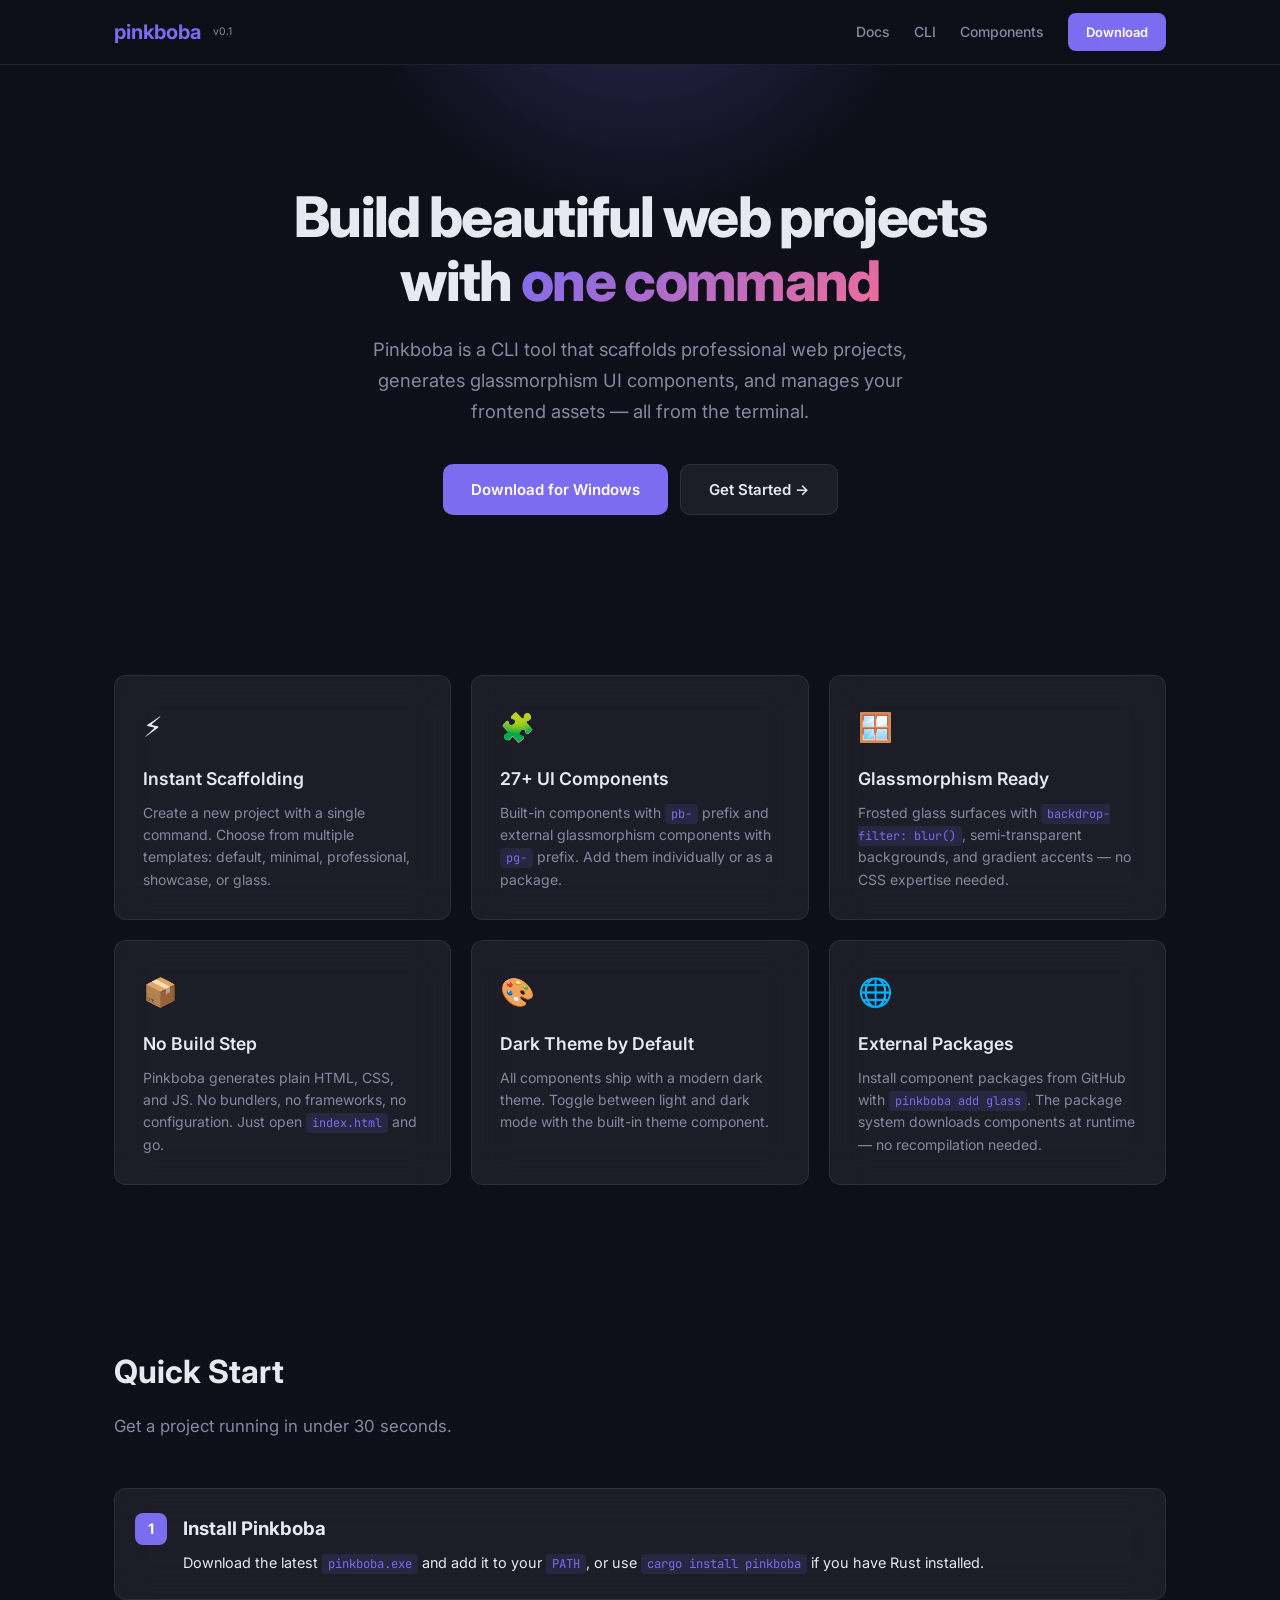
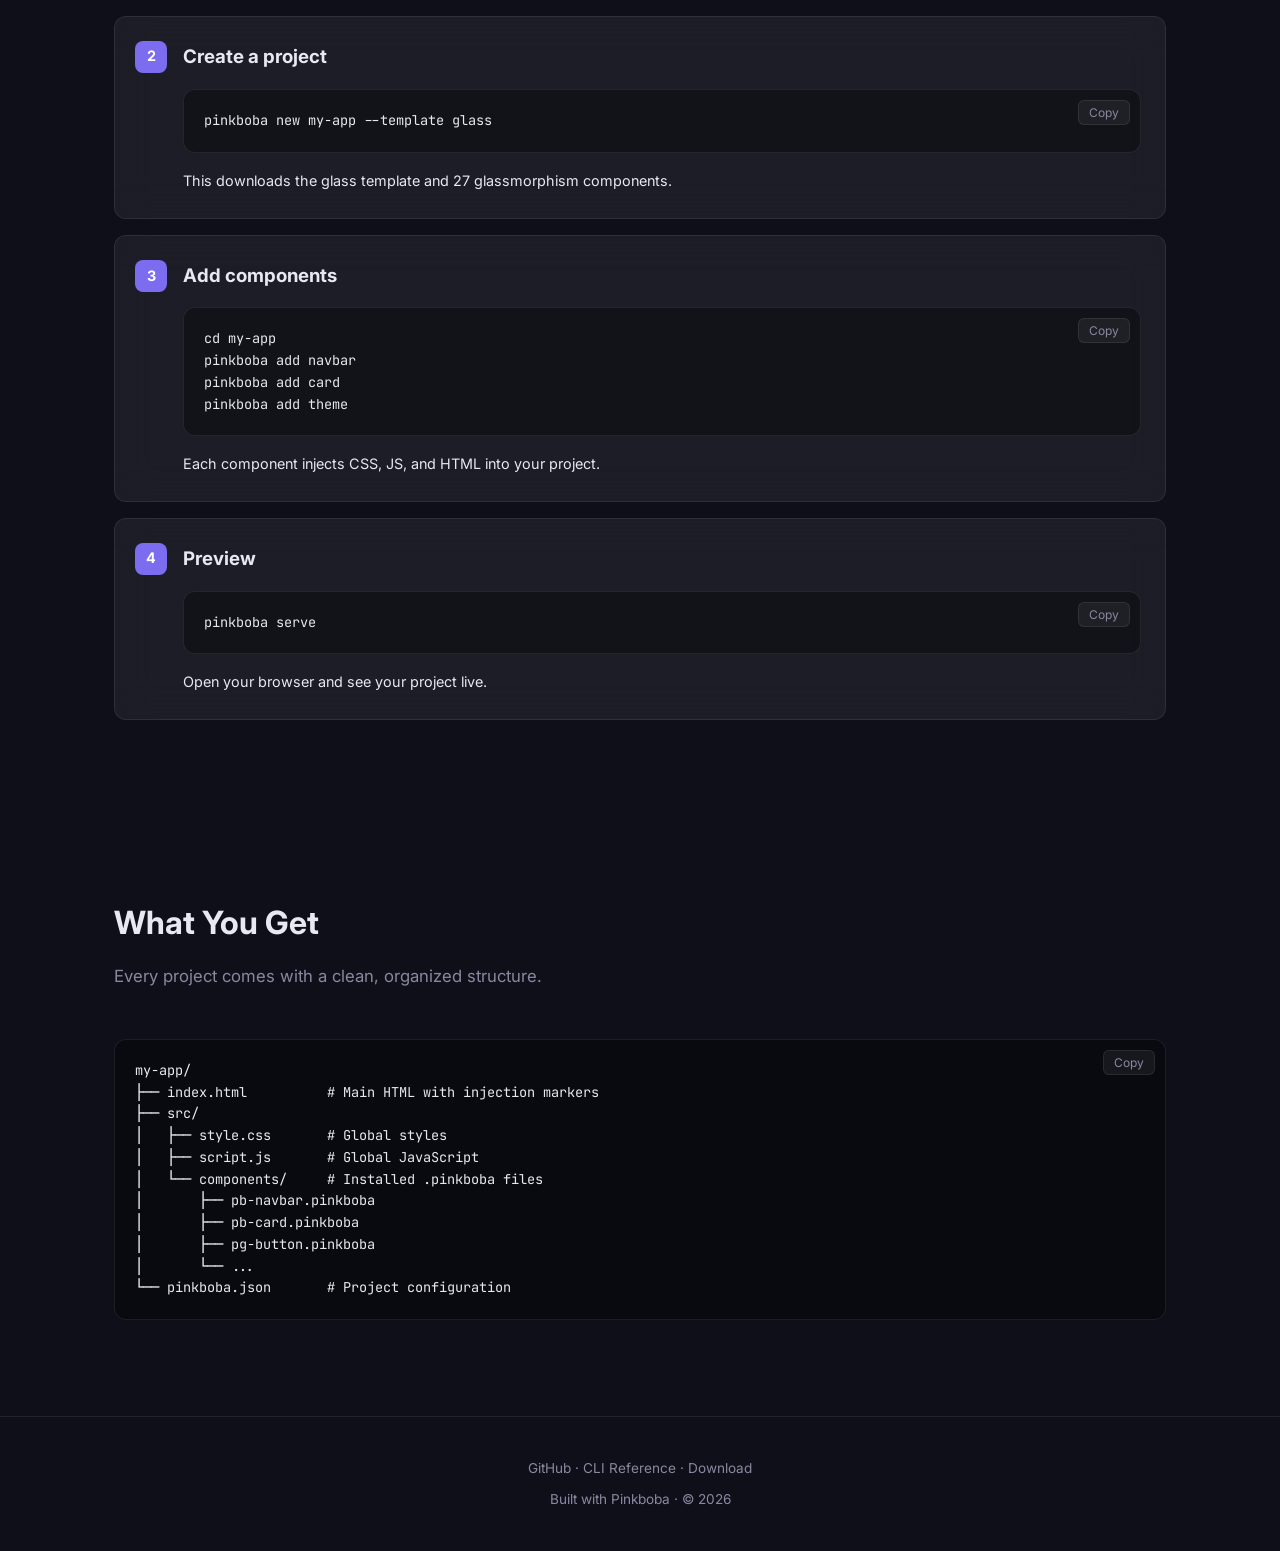
==== index.html @ 7f63d527 "Initial commit: Pinkboba website — landing page, docs, CLI reference, download page" ====
<!DOCTYPE html>
<html lang="en">
<head>
  <meta charset="UTF-8">
  <meta name="viewport" content="width=device-width, initial-scale=1.0">
  <title>Pinkboba — Build beautiful web projects instantly</title>
  <meta name="description" content="Pinkboba is a CLI package manager for professional web projects. Generate components, templates, and glassmorphism UI in seconds.">
  <link rel="preconnect" href="https://fonts.googleapis.com">
  <link rel="preconnect" href="https://fonts.gstatic.com" crossorigin>
  <link href="https://fonts.googleapis.com/css2?family=Inter:wght@400;500;600;700;800&family=JetBrains+Mono:wght@400;500&display=swap" rel="stylesheet">
  <link rel="stylesheet" href="css/style.css">
  <link rel="icon" href="data:image/svg+xml,<svg xmlns=%22http://www.w3.org/2000/svg%22 viewBox=%220 0 100 100%22><text y=%22.9em%22 font-size=%2290%22>🌸</text></svg>">
</head>
<body>
  <nav>
    <div class="container">
      <a href="/" class="logo"><span>pinkboba</span><small>v0.1</small></a>
      <div class="nav-links">
        <a href="docs/getting-started.html">Docs</a>
        <a href="docs/cli.html">CLI</a>
        <a href="docs/components.html">Components</a>
        <a href="download/" class="btn-nav">Download</a>
      </div>
    </div>
  </nav>

  <section class="hero">
    <div class="container">
      <h1>Build beautiful web projects<br>with <span class="highlight">one command</span></h1>
      <p>Pinkboba is a CLI tool that scaffolds professional web projects, generates glassmorphism UI components, and manages your frontend assets — all from the terminal.</p>
      <div class="buttons">
        <a href="download/" class="btn btn-primary">Download for Windows</a>
        <a href="docs/getting-started.html" class="btn btn-ghost">Get Started →</a>
      </div>
    </div>
  </section>

  <section class="section">
    <div class="container">
      <div class="features">
        <div class="glass feature-card">
          <div class="icon">⚡</div>
          <h3>Instant Scaffolding</h3>
          <p>Create a new project with a single command. Choose from multiple templates: default, minimal, professional, showcase, or glass.</p>
        </div>
        <div class="glass feature-card">
          <div class="icon">🧩</div>
          <h3>27+ UI Components</h3>
          <p>Built-in components with <code>pb-</code> prefix and external glassmorphism components with <code>pg-</code> prefix. Add them individually or as a package.</p>
        </div>
        <div class="glass feature-card">
          <div class="icon">🪟</div>
          <h3>Glassmorphism Ready</h3>
          <p>Frosted glass surfaces with <code>backdrop-filter: blur()</code>, semi-transparent backgrounds, and gradient accents — no CSS expertise needed.</p>
        </div>
        <div class="glass feature-card">
          <div class="icon">📦</div>
          <h3>No Build Step</h3>
          <p>Pinkboba generates plain HTML, CSS, and JS. No bundlers, no frameworks, no configuration. Just open <code>index.html</code> and go.</p>
        </div>
        <div class="glass feature-card">
          <div class="icon">🎨</div>
          <h3>Dark Theme by Default</h3>
          <p>All components ship with a modern dark theme. Toggle between light and dark mode with the built-in theme component.</p>
        </div>
        <div class="glass feature-card">
          <div class="icon">🌐</div>
          <h3>External Packages</h3>
          <p>Install component packages from GitHub with <code>pinkboba add glass</code>. The package system downloads components at runtime — no recompilation needed.</p>
        </div>
      </div>
    </div>
  </section>

  <section class="section">
    <div class="container">
      <h2 class="section-title">Quick Start</h2>
      <p class="section-sub">Get a project running in under 30 seconds.</p>
      <div class="steps">
        <div class="glass step">
          <h3>Install Pinkboba</h3>
          <p>Download the latest <code>pinkboba.exe</code> and add it to your <code>PATH</code>, or use <code>cargo install pinkboba</code> if you have Rust installed.</p>
        </div>
        <div class="glass step">
          <h3>Create a project</h3>
          <pre><code>pinkboba new my-app --template glass</code></pre>
          <p>This downloads the glass template and 27 glassmorphism components.</p>
        </div>
        <div class="glass step">
          <h3>Add components</h3>
          <pre><code>cd my-app
pinkboba add navbar
pinkboba add card
pinkboba add theme</code></pre>
          <p>Each component injects CSS, JS, and HTML into your project.</p>
        </div>
        <div class="glass step">
          <h3>Preview</h3>
          <pre><code>pinkboba serve</code></pre>
          <p>Open your browser and see your project live.</p>
        </div>
      </div>
    </div>
  </section>

  <section class="section">
    <div class="container">
      <h2 class="section-title">What You Get</h2>
      <p class="section-sub">Every project comes with a clean, organized structure.</p>
      <pre><code>my-app/
├── index.html          # Main HTML with injection markers
├── src/
│   ├── style.css       # Global styles
│   ├── script.js       # Global JavaScript
│   └── components/     # Installed .pinkboba files
│       ├── pb-navbar.pinkboba
│       ├── pb-card.pinkboba
│       ├── pg-button.pinkboba
│       └── ...
└── pinkboba.json       # Project configuration</code></pre>
    </div>
  </section>

  <footer>
    <div class="container">
      <p><a href="https://github.com/zulsyam23-dot/pinkboba">GitHub</a> &middot; <a href="docs/cli.html">CLI Reference</a> &middot; <a href="download/">Download</a></p>
      <p style="margin-top:8px">Built with Pinkboba &middot; &copy; 2026</p>
    </div>
  </footer>

  <script src="js/main.js"></script>
</body>
</html>
---- css/style.css ----
:root {
  --pg-bg: #0f0f1a;
  --pg-surface: rgba(255,255,255,0.06);
  --pg-surface-hover: rgba(255,255,255,0.10);
  --pg-border: rgba(255,255,255,0.08);
  --pg-text: #e8e8f0;
  --pg-text-muted: #8888a0;
  --pg-primary: #7c6cf0;
  --pg-primary-glow: rgba(124,108,240,0.3);
  --pg-accent: #f06c9a;
  --pg-success: #4ade80;
  --pg-warning: #fbbf24;
  --pg-radius: 12px;
  --pg-blur: 20px;
  --pg-font: 'Inter', -apple-system, BlinkMacSystemFont, 'Segoe UI', system-ui, sans-serif;
  --pg-mono: 'JetBrains Mono', 'Fira Code', 'Cascadia Code', monospace;
}

* {
  margin: 0;
  padding: 0;
  box-sizing: border-box;
}

html {
  scroll-behavior: smooth;
}

body {
  font-family: var(--pg-font);
  background: var(--pg-bg);
  color: var(--pg-text);
  line-height: 1.7;
  min-height: 100vh;
}

::selection {
  background: var(--pg-primary);
  color: #fff;
}

a {
  color: var(--pg-primary);
  text-decoration: none;
  transition: color 0.2s;
}
a:hover { color: var(--pg-accent); }

.container {
  max-width: 1100px;
  margin: 0 auto;
  padding: 0 24px;
}

/* ─── Navbar ─── */
nav {
  position: sticky;
  top: 0;
  z-index: 100;
  backdrop-filter: blur(var(--pg-blur));
  -webkit-backdrop-filter: blur(var(--pg-blur));
  background: rgba(15,15,26,0.75);
  border-bottom: 1px solid var(--pg-border);
}
nav .container {
  display: flex;
  align-items: center;
  justify-content: space-between;
  height: 64px;
}
nav .logo {
  font-weight: 700;
  font-size: 1.25rem;
  color: var(--pg-text);
  display: flex;
  align-items: center;
  gap: 8px;
}
nav .logo span { color: var(--pg-primary); }
nav .logo small {
  font-size: 0.65rem;
  font-weight: 400;
  color: var(--pg-text-muted);
  margin-left: 4px;
}
nav .nav-links {
  display: flex;
  gap: 24px;
  align-items: center;
}
nav .nav-links a {
  color: var(--pg-text-muted);
  font-size: 0.875rem;
  font-weight: 500;
  transition: color 0.2s;
}
nav .nav-links a:hover { color: var(--pg-text); }
nav .nav-links .btn-nav {
  background: var(--pg-primary);
  color: #fff;
  padding: 8px 18px;
  border-radius: 8px;
  font-weight: 600;
  font-size: 0.8125rem;
}
nav .nav-links .btn-nav:hover {
  background: #8f7cff;
  color: #fff;
}

/* ─── Hero ─── */
.hero {
  padding: 120px 0 80px;
  text-align: center;
  position: relative;
  overflow: hidden;
}
.hero::before {
  content: '';
  position: absolute;
  top: -50%;
  left: 50%;
  width: 600px;
  height: 600px;
  background: radial-gradient(circle, var(--pg-primary-glow) 0%, transparent 70%);
  transform: translate(-50%, -30%);
  pointer-events: none;
}
.hero h1 {
  font-size: 3.5rem;
  font-weight: 800;
  letter-spacing: -0.03em;
  line-height: 1.15;
  position: relative;
}
.hero h1 .highlight {
  background: linear-gradient(135deg, var(--pg-primary), var(--pg-accent));
  -webkit-background-clip: text;
  -webkit-text-fill-color: transparent;
  background-clip: text;
}
.hero p {
  font-size: 1.15rem;
  color: var(--pg-text-muted);
  max-width: 600px;
  margin: 20px auto 36px;
  position: relative;
}
.hero .buttons {
  display: flex;
  gap: 12px;
  justify-content: center;
  position: relative;
}
.btn {
  display: inline-flex;
  align-items: center;
  gap: 8px;
  padding: 12px 28px;
  border-radius: 10px;
  font-weight: 600;
  font-size: 0.9375rem;
  transition: all 0.2s;
  border: none;
  cursor: pointer;
}
.btn-primary {
  background: var(--pg-primary);
  color: #fff;
}
.btn-primary:hover {
  background: #8f7cff;
  color: #fff;
  transform: translateY(-1px);
}
.btn-ghost {
  background: var(--pg-surface);
  color: var(--pg-text);
  border: 1px solid var(--pg-border);
}
.btn-ghost:hover {
  background: var(--pg-surface-hover);
  color: var(--pg-text);
  transform: translateY(-1px);
}

/* ─── Glass Cards ─── */
.glass {
  background: var(--pg-surface);
  backdrop-filter: blur(var(--pg-blur));
  -webkit-backdrop-filter: blur(var(--pg-blur));
  border: 1px solid var(--pg-border);
  border-radius: var(--pg-radius);
}

/* ─── Section ─── */
.section {
  padding: 80px 0;
}
.section-title {
  font-size: 2rem;
  font-weight: 700;
  margin-bottom: 12px;
}
.section-sub {
  color: var(--pg-text-muted);
  margin-bottom: 48px;
  font-size: 1.05rem;
}

/* ─── Features Grid ─── */
.features {
  display: grid;
  grid-template-columns: repeat(auto-fit, minmax(280px, 1fr));
  gap: 20px;
}
.feature-card {
  padding: 28px;
  transition: transform 0.2s, border-color 0.2s;
}
.feature-card:hover {
  transform: translateY(-2px);
  border-color: var(--pg-primary);
}
.feature-card .icon {
  font-size: 1.75rem;
  margin-bottom: 12px;
}
.feature-card h3 {
  font-size: 1.1rem;
  font-weight: 600;
  margin-bottom: 8px;
}
.feature-card p {
  font-size: 0.875rem;
  color: var(--pg-text-muted);
  line-height: 1.6;
}

/* ─── Code Blocks ─── */
pre {
  position: relative;
  background: rgba(0,0,0,0.35);
  border: 1px solid var(--pg-border);
  border-radius: var(--pg-radius);
  padding: 20px;
  overflow-x: auto;
  font-family: var(--pg-mono);
  font-size: 0.85rem;
  line-height: 1.6;
  margin: 16px 0;
}
code {
  font-family: var(--pg-mono);
  font-size: 0.85em;
}
pre code {
  font-size: 0.85rem;
}
.copy-btn {
  position: absolute;
  top: 10px;
  right: 10px;
  background: var(--pg-surface);
  border: 1px solid var(--pg-border);
  border-radius: 6px;
  color: var(--pg-text-muted);
  padding: 4px 10px;
  font-size: 0.75rem;
  cursor: pointer;
  transition: all 0.2s;
  font-family: var(--pg-font);
}
.copy-btn:hover {
  color: var(--pg-text);
  background: var(--pg-surface-hover);
}
.copy-btn.copied {
  color: var(--pg-success);
  border-color: var(--pg-success);
}
.code-header {
  display: flex;
  justify-content: space-between;
  align-items: center;
  padding: 8px 16px;
  background: rgba(0,0,0,0.25);
  border-radius: var(--pg-radius) var(--pg-radius) 0 0;
  border: 1px solid var(--pg-border);
  border-bottom: none;
  font-size: 0.8rem;
  color: var(--pg-text-muted);
}
.code-header + pre {
  margin-top: 0;
  border-top-left-radius: 0;
  border-top-right-radius: 0;
}

/* ─── Inline Code ─── */
:not(pre) > code {
  background: rgba(124,108,240,0.12);
  color: var(--pg-primary);
  padding: 2px 6px;
  border-radius: 4px;
  font-size: 0.85em;
}

/* ─── Commands Table ─── */
.table-wrap {
  overflow-x: auto;
  margin: 16px 0;
}
table {
  width: 100%;
  border-collapse: collapse;
  font-size: 0.9rem;
}
th, td {
  text-align: left;
  padding: 12px 16px;
  border-bottom: 1px solid var(--pg-border);
}
th {
  color: var(--pg-text-muted);
  font-weight: 600;
  font-size: 0.8rem;
  text-transform: uppercase;
  letter-spacing: 0.05em;
}
tr:hover td { background: var(--pg-surface); }

/* ─── Components Grid ─── */
.comp-grid {
  display: grid;
  grid-template-columns: repeat(auto-fill, minmax(160px, 1fr));
  gap: 12px;
}
.comp-item {
  padding: 16px;
  text-align: center;
  font-size: 0.875rem;
  transition: border-color 0.2s;
  border-radius: 8px;
}
.comp-item:hover {
  border-color: var(--pg-primary);
}
.comp-item .tag {
  font-size: 0.7rem;
  color: var(--pg-text-muted);
  margin-top: 4px;
  display: block;
}

/* ─── Footer ─── */
footer {
  border-top: 1px solid var(--pg-border);
  padding: 40px 0;
  text-align: center;
  color: var(--pg-text-muted);
  font-size: 0.85rem;
}
footer a { color: var(--pg-text-muted); }
footer a:hover { color: var(--pg-text); }

/* ─── Page Header ─── */
.page-header {
  padding: 80px 0 40px;
}
.page-header h1 {
  font-size: 2.5rem;
  font-weight: 800;
}
.page-header p {
  color: var(--pg-text-muted);
  margin-top: 8px;
  font-size: 1.05rem;
}

/* ─── Content ─── */
.content h2 {
  font-size: 1.5rem;
  font-weight: 700;
  margin: 40px 0 12px;
}
.content h3 {
  font-size: 1.15rem;
  font-weight: 600;
  margin: 28px 0 10px;
}
.content p {
  margin: 12px 0;
  color: #d0d0e0;
}
.content ul, .content ol {
  margin: 12px 0;
  padding-left: 24px;
  color: #d0d0e0;
}
.content li { margin: 6px 0; }
.content .note {
  background: rgba(124,108,240,0.08);
  border-left: 3px solid var(--pg-primary);
  border-radius: 0 8px 8px 0;
  padding: 16px 20px;
  margin: 20px 0;
  font-size: 0.9rem;
  color: #c0c0d8;
}
.content .note strong { color: var(--pg-text); }

/* ─── Step Cards ─── */
.steps {
  counter-reset: step;
}
.step {
  counter-increment: step;
  padding: 24px;
  margin: 16px 0;
  position: relative;
  padding-left: 68px;
}
.step::before {
  content: counter(step);
  position: absolute;
  left: 20px;
  top: 24px;
  width: 32px;
  height: 32px;
  background: var(--pg-primary);
  border-radius: 8px;
  display: flex;
  align-items: center;
  justify-content: center;
  font-weight: 700;
  font-size: 0.9rem;
  color: #fff;
}
.step h3 {
  margin: 0 0 6px;
}
.step p {
  margin: 0;
  font-size: 0.9rem;
}

/* ─── Badge ─── */
.badge {
  display: inline-block;
  background: var(--pg-surface);
  border: 1px solid var(--pg-border);
  border-radius: 6px;
  padding: 2px 10px;
  font-size: 0.75rem;
  font-weight: 500;
  color: var(--pg-text-muted);
}

/* ─── Tabs ─── */
.docs-nav {
  display: flex;
  gap: 4px;
  flex-wrap: wrap;
  margin-bottom: 40px;
  padding: 6px;
  background: var(--pg-surface);
  border-radius: var(--pg-radius);
  border: 1px solid var(--pg-border);
}
.docs-nav a {
  padding: 8px 18px;
  border-radius: 8px;
  font-size: 0.875rem;
  font-weight: 500;
  color: var(--pg-text-muted);
  transition: all 0.2s;
}
.docs-nav a:hover { color: var(--pg-text); background: var(--pg-surface-hover); }
.docs-nav a.active {
  background: var(--pg-primary);
  color: #fff;
}

/* ─── Responsive ─── */
@media (max-width: 768px) {
  .hero h1 { font-size: 2.2rem; }
  nav .nav-links { gap: 12px; }
  nav .nav-links a { font-size: 0.8rem; }
  .page-header h1 { font-size: 1.8rem; }
  .section-title { font-size: 1.6rem; }
  .features { grid-template-columns: 1fr; }
  .comp-grid { grid-template-columns: repeat(auto-fill, minmax(130px, 1fr)); }
}
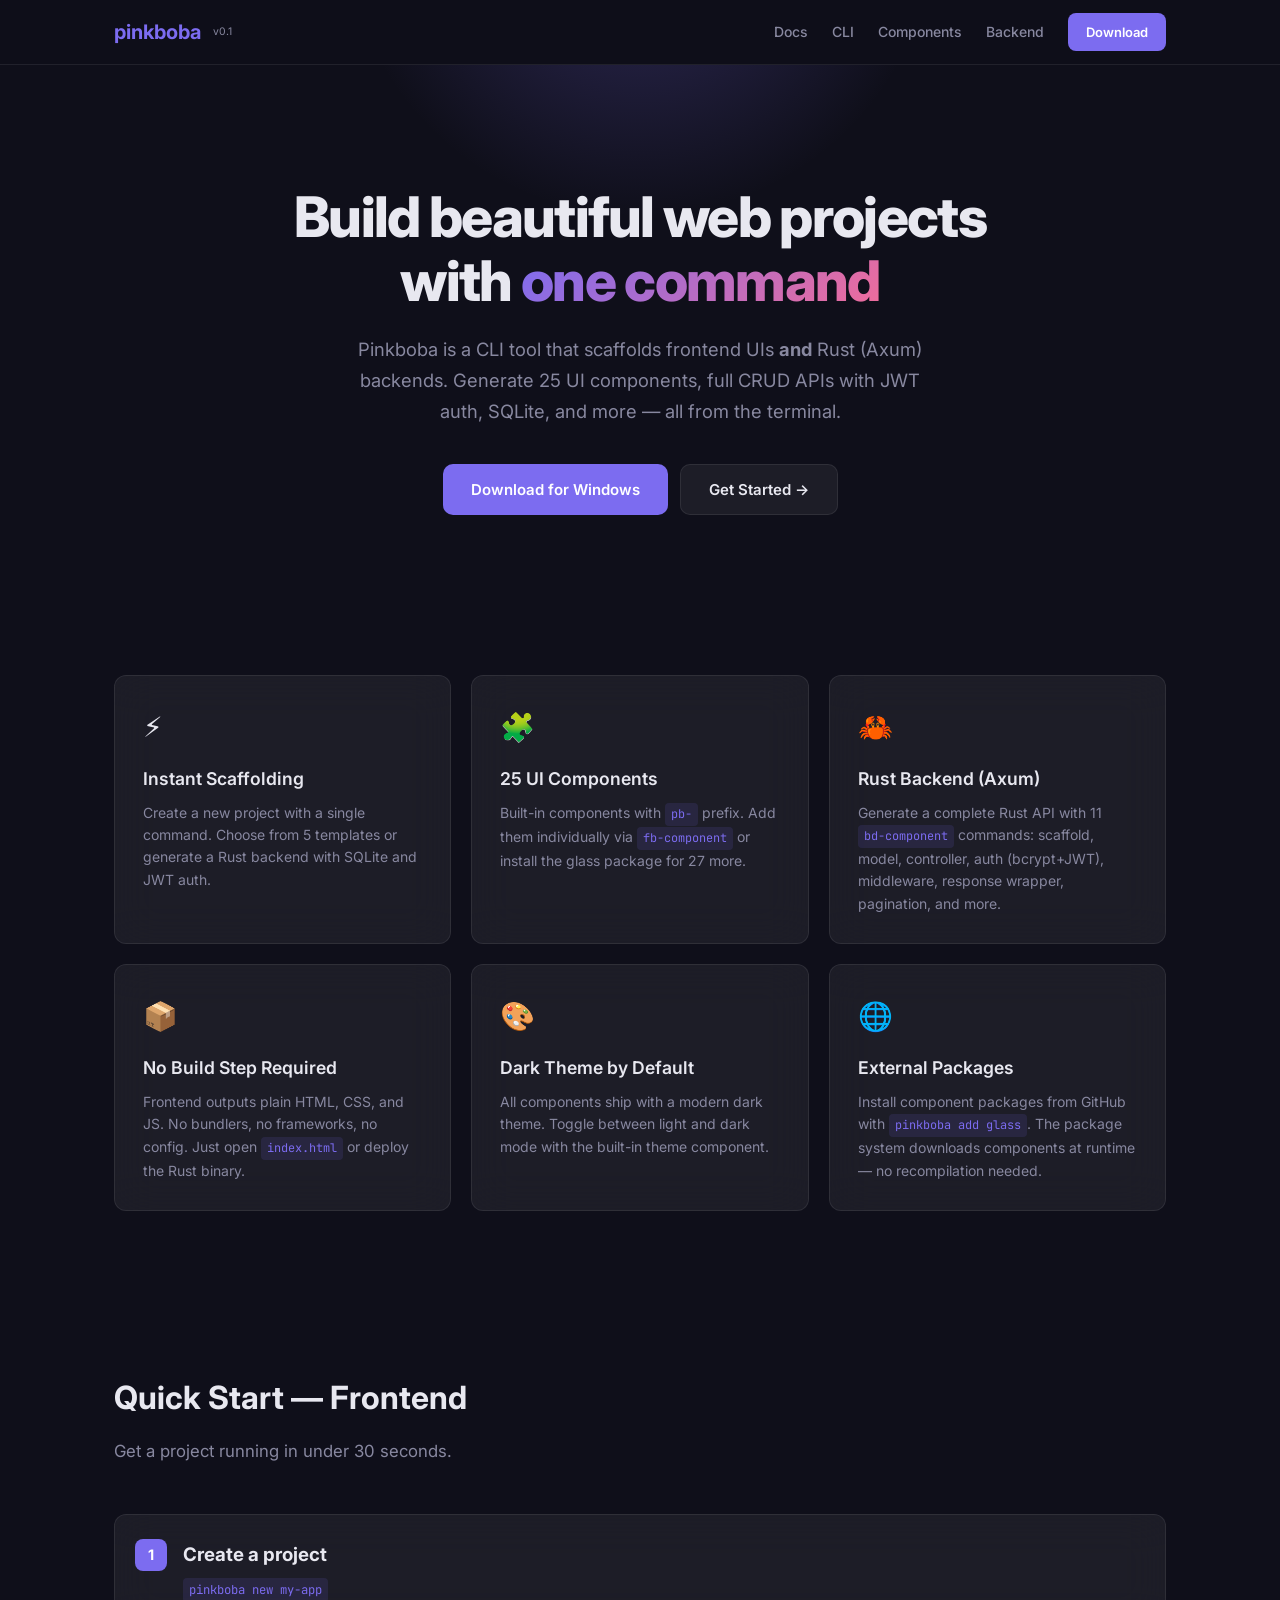
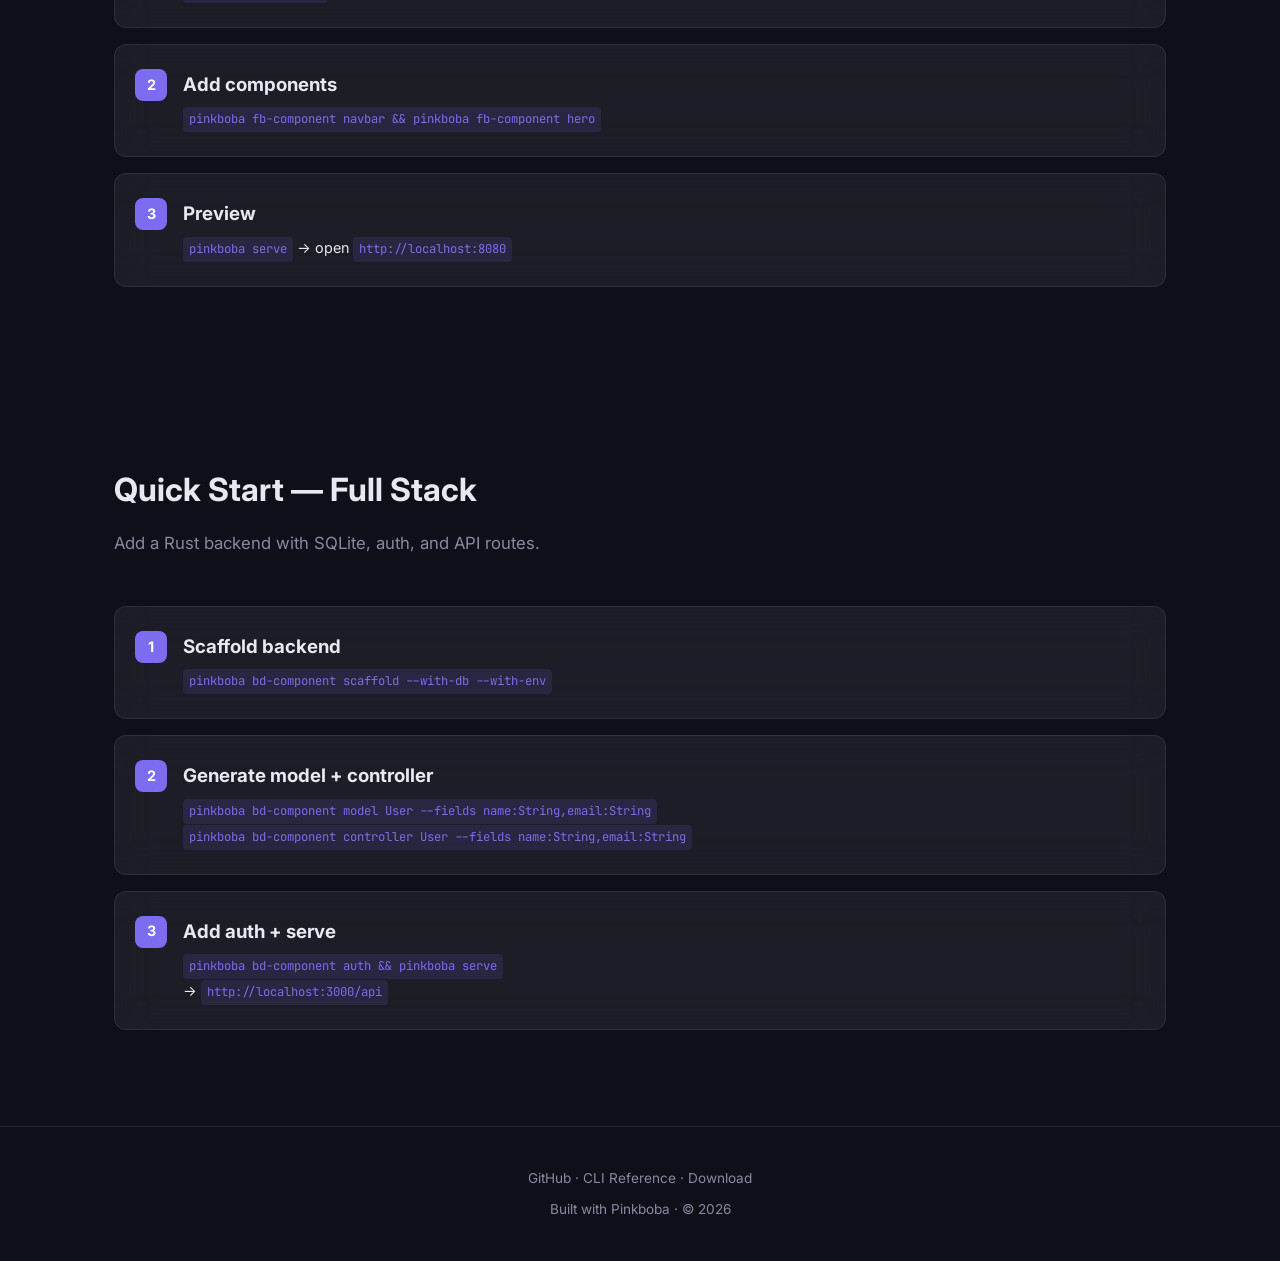
==== commit 6933a904: "docs: full rewrite — backend generator, updated CLI, getting-started, nav - New docs/backend.html: c" ====
--- a/index.html
+++ b/index.html
@@ -4,7 +4,7 @@
   <meta charset="UTF-8">
   <meta name="viewport" content="width=device-width, initial-scale=1.0">
   <title>Pinkboba — Build beautiful web projects instantly</title>
-  <meta name="description" content="Pinkboba is a CLI package manager for professional web projects. Generate components, templates, and glassmorphism UI in seconds.">
+  <meta name="description" content="Pinkboba is a CLI tool for full-stack web projects. Frontend components + Rust Axum backend generator.">
   <link rel="preconnect" href="https://fonts.googleapis.com">
   <link rel="preconnect" href="https://fonts.gstatic.com" crossorigin>
   <link href="https://fonts.googleapis.com/css2?family=Inter:wght@400;500;600;700;800&family=JetBrains+Mono:wght@400;500&display=swap" rel="stylesheet">
@@ -19,6 +19,7 @@
         <a href="docs/getting-started.html">Docs</a>
         <a href="docs/cli.html">CLI</a>
         <a href="docs/components.html">Components</a>
+        <a href="docs/backend.html">Backend</a>
         <a href="download/" class="btn-nav">Download</a>
       </div>
     </div>
@@ -27,7 +28,7 @@
   <section class="hero">
     <div class="container">
       <h1>Build beautiful web projects<br>with <span class="highlight">one command</span></h1>
-      <p>Pinkboba is a CLI tool that scaffolds professional web projects, generates glassmorphism UI components, and manages your frontend assets — all from the terminal.</p>
+      <p>Pinkboba is a CLI tool that scaffolds frontend UIs <strong>and</strong> Rust (Axum) backends. Generate 25 UI components, full CRUD APIs with JWT auth, SQLite, and more — all from the terminal.</p>
       <div class="buttons">
         <a href="download/" class="btn btn-primary">Download for Windows</a>
         <a href="docs/getting-started.html" class="btn btn-ghost">Get Started →</a>
@@ -41,22 +42,22 @@
         <div class="glass feature-card">
           <div class="icon">⚡</div>
           <h3>Instant Scaffolding</h3>
-          <p>Create a new project with a single command. Choose from multiple templates: default, minimal, professional, showcase, or glass.</p>
+          <p>Create a new project with a single command. Choose from 5 templates or generate a Rust backend with SQLite and JWT auth.</p>
         </div>
         <div class="glass feature-card">
           <div class="icon">🧩</div>
-          <h3>27+ UI Components</h3>
-          <p>Built-in components with <code>pb-</code> prefix and external glassmorphism components with <code>pg-</code> prefix. Add them individually or as a package.</p>
+          <h3>25 UI Components</h3>
+          <p>Built-in components with <code>pb-</code> prefix. Add them individually via <code>fb-component</code> or install the glass package for 27 more.</p>
         </div>
         <div class="glass feature-card">
-          <div class="icon">🪟</div>
-          <h3>Glassmorphism Ready</h3>
-          <p>Frosted glass surfaces with <code>backdrop-filter: blur()</code>, semi-transparent backgrounds, and gradient accents — no CSS expertise needed.</p>
+          <div class="icon">🦀</div>
+          <h3>Rust Backend (Axum)</h3>
+          <p>Generate a complete Rust API with 11 <code>bd-component</code> commands: scaffold, model, controller, auth (bcrypt+JWT), middleware, response wrapper, pagination, and more.</p>
         </div>
         <div class="glass feature-card">
           <div class="icon">📦</div>
-          <h3>No Build Step</h3>
-          <p>Pinkboba generates plain HTML, CSS, and JS. No bundlers, no frameworks, no configuration. Just open <code>index.html</code> and go.</p>
+          <h3>No Build Step Required</h3>
+          <p>Frontend outputs plain HTML, CSS, and JS. No bundlers, no frameworks, no config. Just open <code>index.html</code> or deploy the Rust binary.</p>
         </div>
         <div class="glass feature-card">
           <div class="icon">🎨</div>
@@ -74,30 +75,20 @@
 
   <section class="section">
     <div class="container">
-      <h2 class="section-title">Quick Start</h2>
+      <h2 class="section-title">Quick Start — Frontend</h2>
       <p class="section-sub">Get a project running in under 30 seconds.</p>
       <div class="steps">
         <div class="glass step">
-          <h3>Install Pinkboba</h3>
-          <p>Download the latest <code>pinkboba.exe</code> and add it to your <code>PATH</code>, or use <code>cargo install pinkboba</code> if you have Rust installed.</p>
-        </div>
-        <div class="glass step">
           <h3>Create a project</h3>
-          <pre><code>pinkboba new my-app --template glass</code></pre>
-          <p>This downloads the glass template and 27 glassmorphism components.</p>
+          <p><code>pinkboba new my-app</code></p>
         </div>
         <div class="glass step">
           <h3>Add components</h3>
-          <pre><code>cd my-app
-pinkboba add navbar
-pinkboba add card
-pinkboba add theme</code></pre>
-          <p>Each component injects CSS, JS, and HTML into your project.</p>
+          <p><code>pinkboba fb-component navbar &amp;&amp; pinkboba fb-component hero</code></p>
         </div>
         <div class="glass step">
           <h3>Preview</h3>
-          <pre><code>pinkboba serve</code></pre>
-          <p>Open your browser and see your project live.</p>
+          <p><code>pinkboba serve</code> → open <code>http://localhost:8080</code></p>
         </div>
       </div>
     </div>
@@ -105,19 +96,24 @@
 
   <section class="section">
     <div class="container">
-      <h2 class="section-title">What You Get</h2>
-      <p class="section-sub">Every project comes with a clean, organized structure.</p>
-      <pre><code>my-app/
-├── index.html          # Main HTML with injection markers
-├── src/
-│   ├── style.css       # Global styles
-│   ├── script.js       # Global JavaScript
-│   └── components/     # Installed .pinkboba files
-│       ├── pb-navbar.pinkboba
-│       ├── pb-card.pinkboba
-│       ├── pg-button.pinkboba
-│       └── ...
-└── pinkboba.json       # Project configuration</code></pre>
+      <h2 class="section-title">Quick Start — Full Stack</h2>
+      <p class="section-sub">Add a Rust backend with SQLite, auth, and API routes.</p>
+      <div class="steps">
+        <div class="glass step">
+          <h3>Scaffold backend</h3>
+          <p><code>pinkboba bd-component scaffold --with-db --with-env</code></p>
+        </div>
+        <div class="glass step">
+          <h3>Generate model + controller</h3>
+          <p><code>pinkboba bd-component model User --fields name:String,email:String</code></p>
+          <p><code>pinkboba bd-component controller User --fields name:String,email:String</code></p>
+        </div>
+        <div class="glass step">
+          <h3>Add auth + serve</h3>
+          <p><code>pinkboba bd-component auth &amp;&amp; pinkboba serve</code></p>
+          <p>→ <code>http://localhost:3000/api</code></p>
+        </div>
+      </div>
     </div>
   </section>
 
--- a/css/style.css
+++ b/css/style.css
@@ -320,6 +320,12 @@
   text-align: left;
   padding: 12px 16px;
   border-bottom: 1px solid var(--pg-border);
+  vertical-align: top;
+}
+code {
+  display: inline-block;
+  max-width: 100%;
+  word-break: break-all;
 }
 th {
   color: var(--pg-text-muted);
@@ -329,6 +335,38 @@
   letter-spacing: 0.05em;
 }
 tr:hover td { background: var(--pg-surface); }
+
+/* Responsive table improvements */
+@media (max-width: 480px) {
+  table, thead, tbody, th, td, tr {
+    display: block;
+  }
+  thead tr {
+    position: absolute;
+    top: -9999px;
+    left: -9999px;
+  }
+  tr { margin: 0 0 1rem 0; }
+  td {
+    border: none;
+    border-bottom: 1px solid var(--pg-border);
+    position: relative;
+    padding-left: 50%;
+    text-align: left;
+  }
+  td::before {
+    position: absolute;
+    top: 6px;
+    left: 6px;
+    width: 45%;
+    padding-right: 10px;
+    white-space: nowrap;
+    content: attr(data-label);
+    font-weight: 600;
+    color: var(--pg-text-muted);
+    font-size: 0.8rem;
+  }
+}
 
 /* ─── Components Grid ─── */
 .comp-grid {
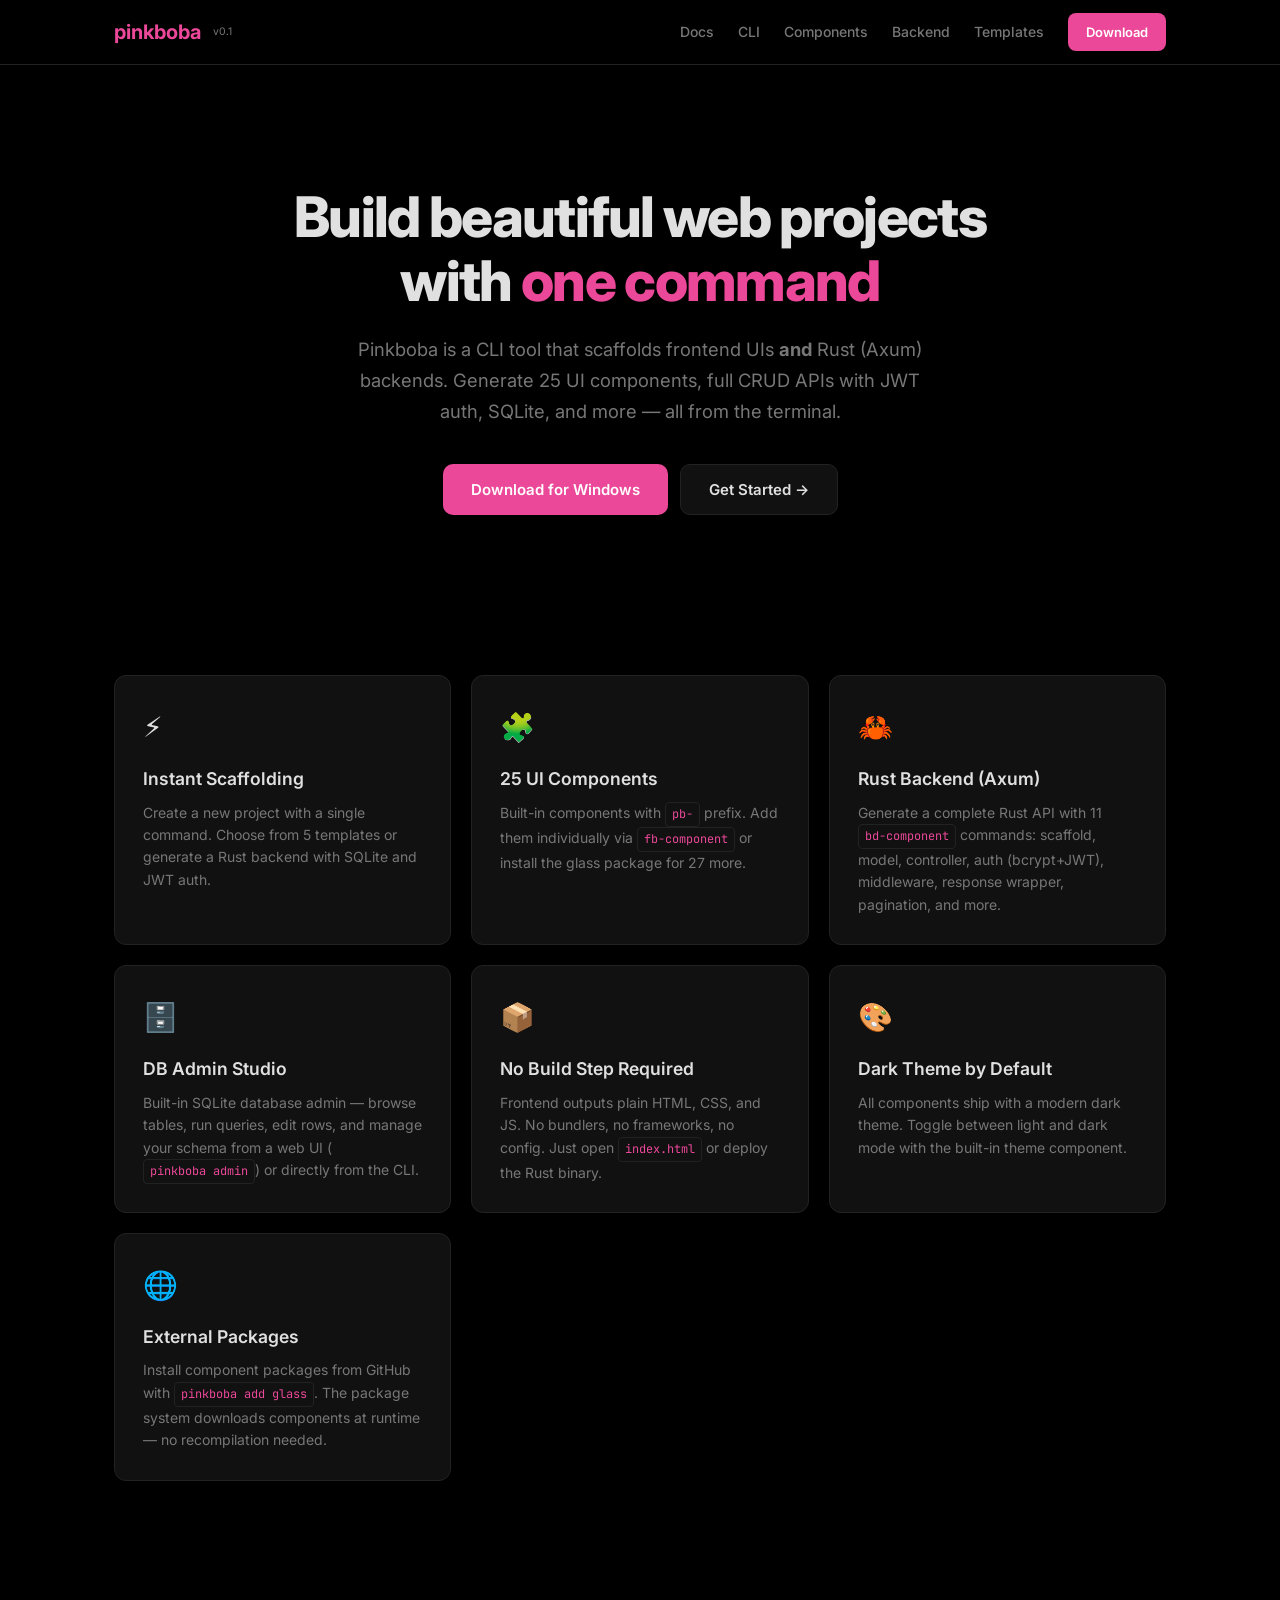
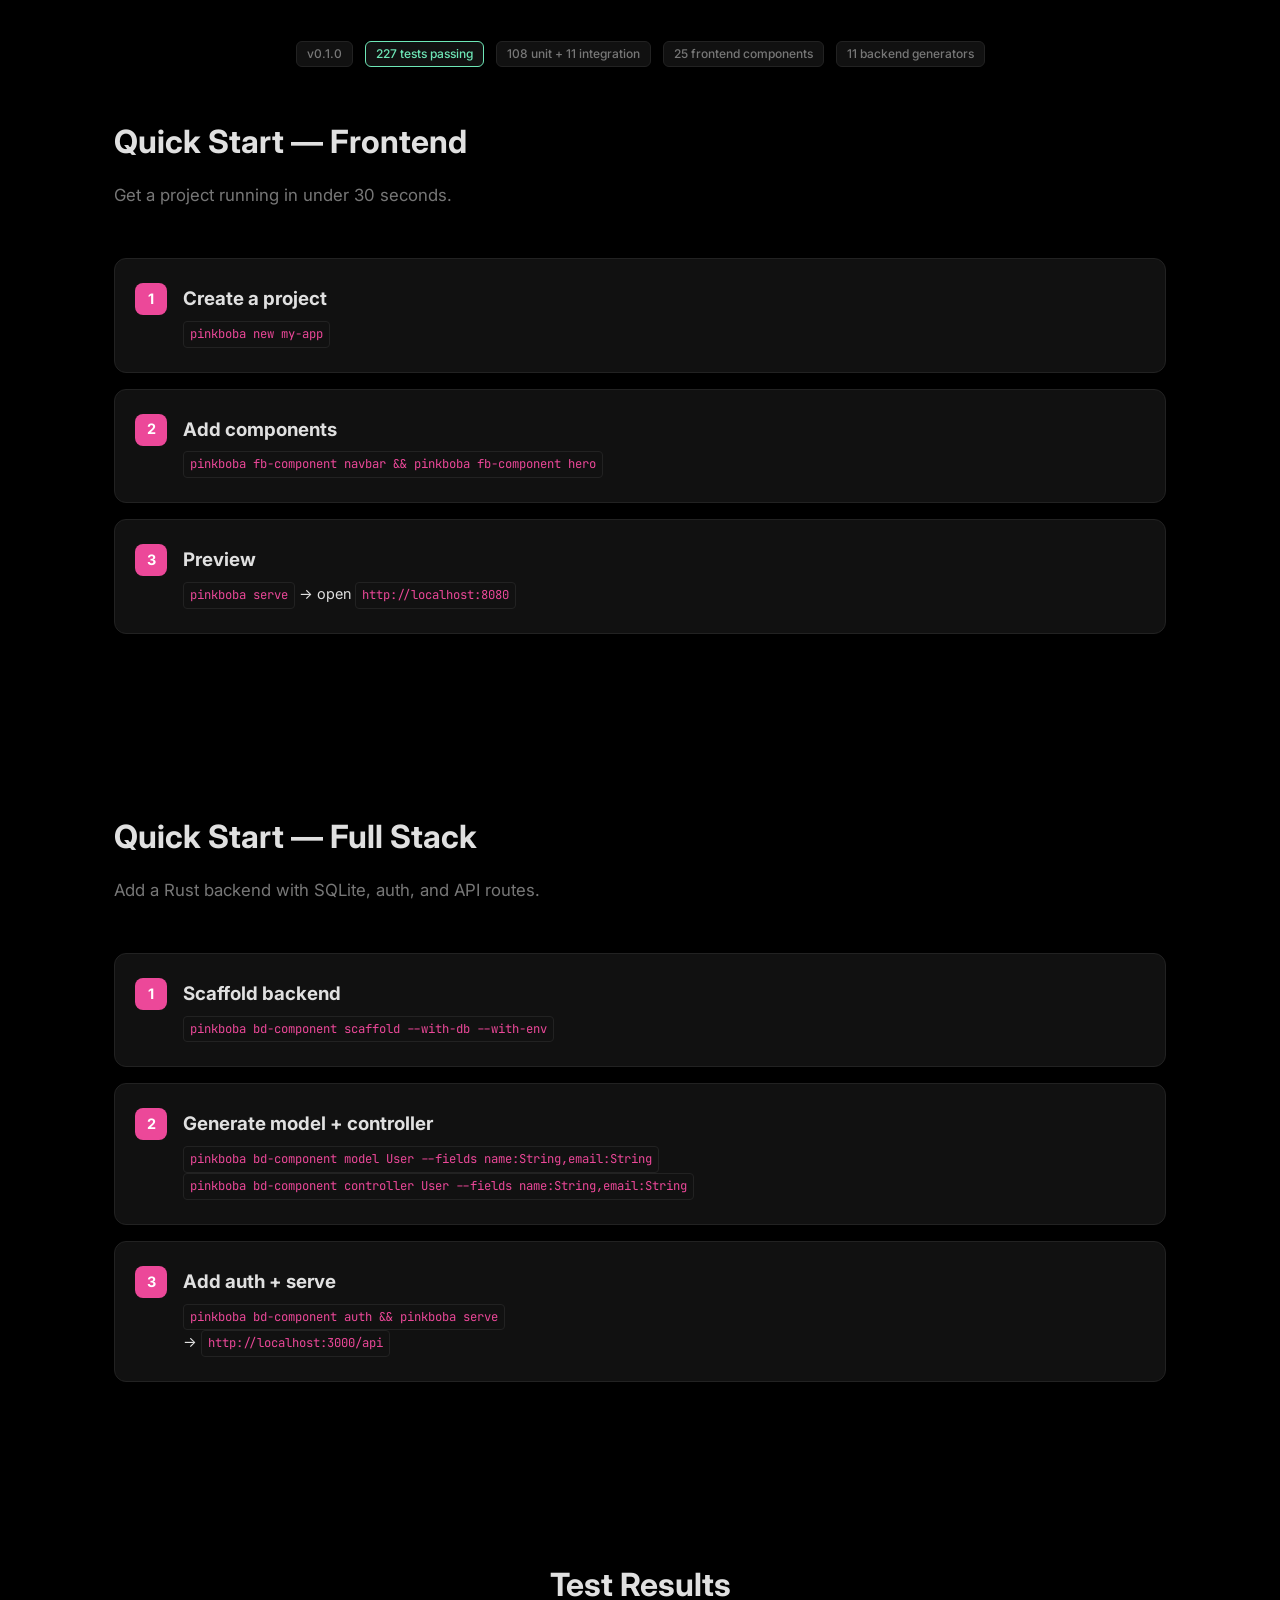
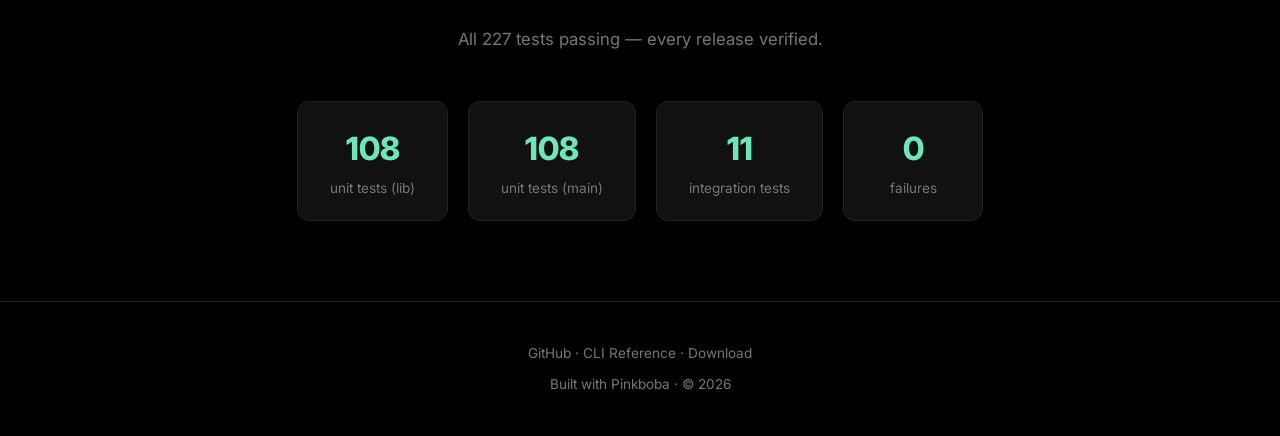
==== commit 6c4d1ffa: "docs: admin studio, test results, fix typos, full docs update" ====
--- a/index.html
+++ b/index.html
@@ -20,6 +20,7 @@
         <a href="docs/cli.html">CLI</a>
         <a href="docs/components.html">Components</a>
         <a href="docs/backend.html">Backend</a>
+        <a href="docs/templates.html">Templates</a>
         <a href="download/" class="btn-nav">Download</a>
       </div>
     </div>
@@ -55,6 +56,11 @@
           <p>Generate a complete Rust API with 11 <code>bd-component</code> commands: scaffold, model, controller, auth (bcrypt+JWT), middleware, response wrapper, pagination, and more.</p>
         </div>
         <div class="glass feature-card">
+          <div class="icon">🗄️</div>
+          <h3>DB Admin Studio</h3>
+          <p>Built-in SQLite database admin — browse tables, run queries, edit rows, and manage your schema from a web UI (<code>pinkboba admin</code>) or directly from the CLI.</p>
+        </div>
+        <div class="glass feature-card">
           <div class="icon">📦</div>
           <h3>No Build Step Required</h3>
           <p>Frontend outputs plain HTML, CSS, and JS. No bundlers, no frameworks, no config. Just open <code>index.html</code> or deploy the Rust binary.</p>
@@ -75,6 +81,14 @@
 
   <section class="section">
     <div class="container">
+      <div class="section-sub" style="margin-bottom:48px;display:flex;gap:12px;flex-wrap:wrap;justify-content:center">
+        <span class="badge">v0.1.0</span>
+        <span class="badge" style="border-color:var(--pg-success);color:var(--pg-success)">227 tests passing</span>
+        <span class="badge">108 unit + 11 integration</span>
+        <span class="badge">25 frontend components</span>
+        <span class="badge">11 backend generators</span>
+      </div>
+
       <h2 class="section-title">Quick Start — Frontend</h2>
       <p class="section-sub">Get a project running in under 30 seconds.</p>
       <div class="steps">
@@ -117,6 +131,31 @@
     </div>
   </section>
 
+  <section class="section">
+    <div class="container" style="text-align:center">
+      <h2 class="section-title">Test Results</h2>
+      <p class="section-sub">All 227 tests passing — every release verified.</p>
+      <div style="display:flex;gap:20px;justify-content:center;flex-wrap:wrap">
+        <div class="glass" style="padding:20px 32px;min-width:140px">
+          <div style="font-size:2rem;font-weight:800;color:var(--pg-success)">108</div>
+          <div style="color:var(--pg-text-muted);font-size:0.85rem">unit tests (lib)</div>
+        </div>
+        <div class="glass" style="padding:20px 32px;min-width:140px">
+          <div style="font-size:2rem;font-weight:800;color:var(--pg-success)">108</div>
+          <div style="color:var(--pg-text-muted);font-size:0.85rem">unit tests (main)</div>
+        </div>
+        <div class="glass" style="padding:20px 32px;min-width:140px">
+          <div style="font-size:2rem;font-weight:800;color:var(--pg-success)">11</div>
+          <div style="color:var(--pg-text-muted);font-size:0.85rem">integration tests</div>
+        </div>
+        <div class="glass" style="padding:20px 32px;min-width:140px">
+          <div style="font-size:2rem;font-weight:800;color:var(--pg-success)">0</div>
+          <div style="color:var(--pg-text-muted);font-size:0.85rem">failures</div>
+        </div>
+      </div>
+    </div>
+  </section>
+
   <footer>
     <div class="container">
       <p><a href="https://github.com/zulsyam23-dot/pinkboba">GitHub</a> &middot; <a href="docs/cli.html">CLI Reference</a> &middot; <a href="download/">Download</a></p>
--- a/css/style.css
+++ b/css/style.css
@@ -1,17 +1,16 @@
 :root {
-  --pg-bg: #0f0f1a;
-  --pg-surface: rgba(255,255,255,0.06);
-  --pg-surface-hover: rgba(255,255,255,0.10);
-  --pg-border: rgba(255,255,255,0.08);
-  --pg-text: #e8e8f0;
-  --pg-text-muted: #8888a0;
-  --pg-primary: #7c6cf0;
-  --pg-primary-glow: rgba(124,108,240,0.3);
-  --pg-accent: #f06c9a;
-  --pg-success: #4ade80;
+  --pg-bg: #000000;
+  --pg-surface: #111111;
+  --pg-surface-hover: #1a1a1a;
+  --pg-border: #222222;
+  --pg-text: #e0e0e0;
+  --pg-text-muted: #777777;
+  --pg-primary: #ec4899;
+  --pg-primary-dark: #be185d;
+  --pg-accent: #f472b6;
+  --pg-success: #6ee7b7;
   --pg-warning: #fbbf24;
   --pg-radius: 12px;
-  --pg-blur: 20px;
   --pg-font: 'Inter', -apple-system, BlinkMacSystemFont, 'Segoe UI', system-ui, sans-serif;
   --pg-mono: 'JetBrains Mono', 'Fira Code', 'Cascadia Code', monospace;
 }
@@ -57,9 +56,7 @@
   position: sticky;
   top: 0;
   z-index: 100;
-  backdrop-filter: blur(var(--pg-blur));
-  -webkit-backdrop-filter: blur(var(--pg-blur));
-  background: rgba(15,15,26,0.75);
+  background: var(--pg-bg);
   border-bottom: 1px solid var(--pg-border);
 }
 nav .container {
@@ -104,7 +101,7 @@
   font-size: 0.8125rem;
 }
 nav .nav-links .btn-nav:hover {
-  background: #8f7cff;
+  background: var(--pg-accent);
   color: #fff;
 }
 
@@ -113,44 +110,24 @@
   padding: 120px 0 80px;
   text-align: center;
   position: relative;
-  overflow: hidden;
-}
-.hero::before {
-  content: '';
-  position: absolute;
-  top: -50%;
-  left: 50%;
-  width: 600px;
-  height: 600px;
-  background: radial-gradient(circle, var(--pg-primary-glow) 0%, transparent 70%);
-  transform: translate(-50%, -30%);
-  pointer-events: none;
 }
 .hero h1 {
   font-size: 3.5rem;
   font-weight: 800;
   letter-spacing: -0.03em;
   line-height: 1.15;
-  position: relative;
-}
-.hero h1 .highlight {
-  background: linear-gradient(135deg, var(--pg-primary), var(--pg-accent));
-  -webkit-background-clip: text;
-  -webkit-text-fill-color: transparent;
-  background-clip: text;
-}
+}
+.hero h1 .highlight { color: var(--pg-primary); }
 .hero p {
   font-size: 1.15rem;
   color: var(--pg-text-muted);
   max-width: 600px;
   margin: 20px auto 36px;
-  position: relative;
 }
 .hero .buttons {
   display: flex;
   gap: 12px;
   justify-content: center;
-  position: relative;
 }
 .btn {
   display: inline-flex;
@@ -169,9 +146,8 @@
   color: #fff;
 }
 .btn-primary:hover {
-  background: #8f7cff;
-  color: #fff;
-  transform: translateY(-1px);
+  background: var(--pg-accent);
+  color: #fff;
 }
 .btn-ghost {
   background: var(--pg-surface);
@@ -181,16 +157,19 @@
 .btn-ghost:hover {
   background: var(--pg-surface-hover);
   color: var(--pg-text);
-  transform: translateY(-1px);
 }
 
 /* ─── Glass Cards ─── */
 .glass {
   background: var(--pg-surface);
-  backdrop-filter: blur(var(--pg-blur));
-  -webkit-backdrop-filter: blur(var(--pg-blur));
   border: 1px solid var(--pg-border);
   border-radius: var(--pg-radius);
+  transition: border-color 0.25s, background 0.25s, transform 0.25s;
+}
+.glass:hover {
+  border-color: var(--pg-primary);
+  background: var(--pg-surface-hover);
+  transform: translateY(-2px);
 }
 
 /* ─── Section ─── */
@@ -216,11 +195,11 @@
 }
 .feature-card {
   padding: 28px;
-  transition: transform 0.2s, border-color 0.2s;
+  transition: border-color 0.2s, background 0.2s;
 }
 .feature-card:hover {
-  transform: translateY(-2px);
   border-color: var(--pg-primary);
+  background: var(--pg-surface-hover);
 }
 .feature-card .icon {
   font-size: 1.75rem;
@@ -240,7 +219,7 @@
 /* ─── Code Blocks ─── */
 pre {
   position: relative;
-  background: rgba(0,0,0,0.35);
+  background: var(--pg-surface);
   border: 1px solid var(--pg-border);
   border-radius: var(--pg-radius);
   padding: 20px;
@@ -284,7 +263,7 @@
   justify-content: space-between;
   align-items: center;
   padding: 8px 16px;
-  background: rgba(0,0,0,0.25);
+  background: var(--pg-surface);
   border-radius: var(--pg-radius) var(--pg-radius) 0 0;
   border: 1px solid var(--pg-border);
   border-bottom: none;
@@ -299,10 +278,11 @@
 
 /* ─── Inline Code ─── */
 :not(pre) > code {
-  background: rgba(124,108,240,0.12);
+  background: var(--pg-surface);
   color: var(--pg-primary);
   padding: 2px 6px;
   border-radius: 4px;
+  border: 1px solid var(--pg-border);
   font-size: 0.85em;
 }
 
@@ -336,7 +316,6 @@
 }
 tr:hover td { background: var(--pg-surface); }
 
-/* Responsive table improvements */
 @media (max-width: 480px) {
   table, thead, tbody, th, td, tr {
     display: block;
@@ -378,11 +357,12 @@
   padding: 16px;
   text-align: center;
   font-size: 0.875rem;
-  transition: border-color 0.2s;
+  transition: border-color 0.2s, background 0.2s;
   border-radius: 8px;
 }
 .comp-item:hover {
   border-color: var(--pg-primary);
+  background: var(--pg-surface);
 }
 .comp-item .tag {
   font-size: 0.7rem;
@@ -400,7 +380,7 @@
   font-size: 0.85rem;
 }
 footer a { color: var(--pg-text-muted); }
-footer a:hover { color: var(--pg-text); }
+footer a:hover { color: var(--pg-primary); }
 
 /* ─── Page Header ─── */
 .page-header {
@@ -409,6 +389,7 @@
 .page-header h1 {
   font-size: 2.5rem;
   font-weight: 800;
+  color: var(--pg-primary);
 }
 .page-header p {
   color: var(--pg-text-muted);
@@ -421,6 +402,7 @@
   font-size: 1.5rem;
   font-weight: 700;
   margin: 40px 0 12px;
+  color: var(--pg-primary);
 }
 .content h3 {
   font-size: 1.15rem;
@@ -429,22 +411,22 @@
 }
 .content p {
   margin: 12px 0;
-  color: #d0d0e0;
+  color: #c0c0c0;
 }
 .content ul, .content ol {
   margin: 12px 0;
   padding-left: 24px;
-  color: #d0d0e0;
+  color: #c0c0c0;
 }
 .content li { margin: 6px 0; }
 .content .note {
-  background: rgba(124,108,240,0.08);
+  background: var(--pg-surface);
   border-left: 3px solid var(--pg-primary);
   border-radius: 0 8px 8px 0;
   padding: 16px 20px;
   margin: 20px 0;
   font-size: 0.9rem;
-  color: #c0c0d8;
+  color: #a0a0a0;
 }
 .content .note strong { color: var(--pg-text); }
 
@@ -458,6 +440,12 @@
   margin: 16px 0;
   position: relative;
   padding-left: 68px;
+  transition: border-color 0.25s, background 0.25s, transform 0.25s;
+}
+.step:hover {
+  border-color: var(--pg-primary);
+  background: var(--pg-surface-hover);
+  transform: translateX(3px);
 }
 .step::before {
   content: counter(step);
@@ -520,6 +508,38 @@
   color: #fff;
 }
 
+/* ─── Animations ─── */
+@keyframes fadeInUp {
+  from { opacity: 0; transform: translateY(16px); }
+  to { opacity: 1; transform: translateY(0); }
+}
+
+.fade-in {
+  opacity: 0;
+  transform: translateY(16px);
+  transition: opacity 0.5s ease, transform 0.5s ease;
+}
+.fade-in.visible {
+  opacity: 1;
+  transform: translateY(0);
+}
+
+/* ─── Scroll Progress ─── */
+.scroll-progress {
+  position: fixed;
+  top: 0;
+  left: 0;
+  height: 2px;
+  background: var(--pg-primary);
+  z-index: 200;
+  transition: width 0.05s linear;
+}
+
+/* ─── Navbar scroll state ─── */
+nav.scrolled {
+  border-bottom-color: var(--pg-primary);
+}
+
 /* ─── Responsive ─── */
 @media (max-width: 768px) {
   .hero h1 { font-size: 2.2rem; }
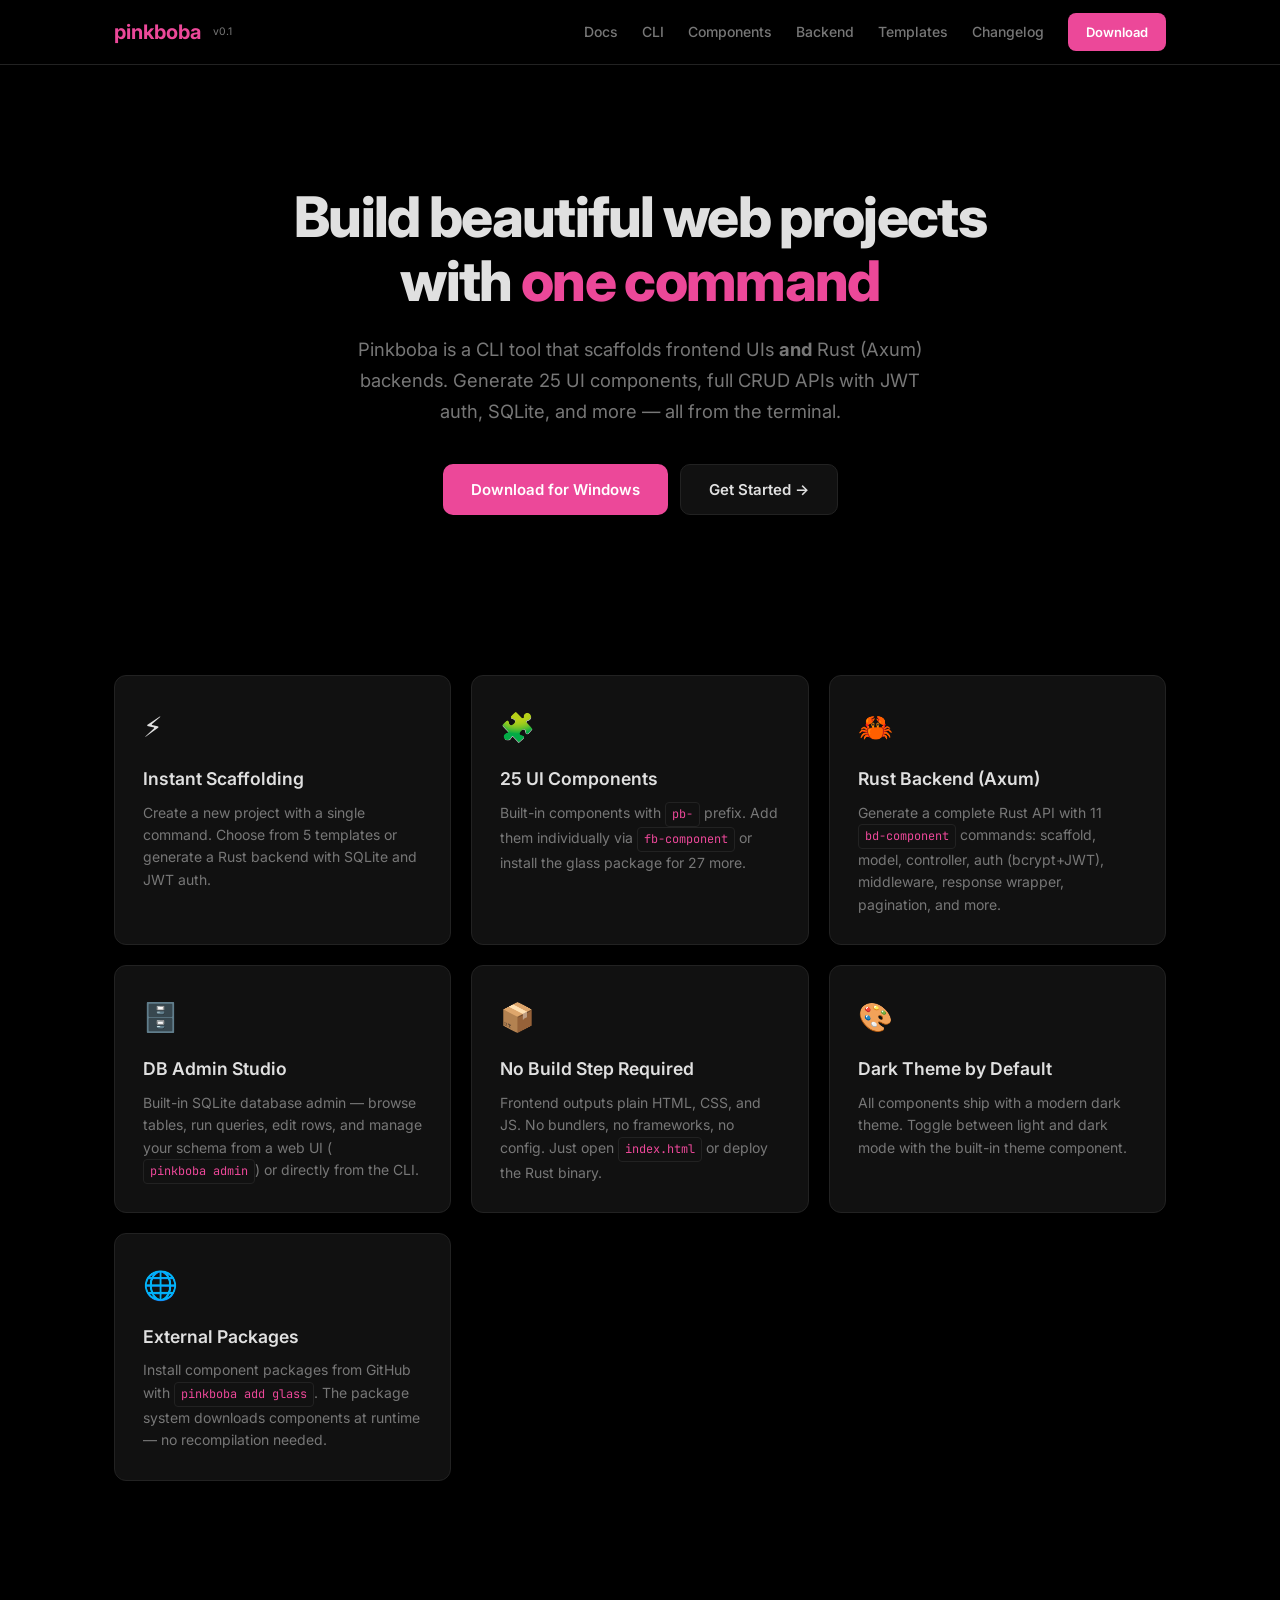
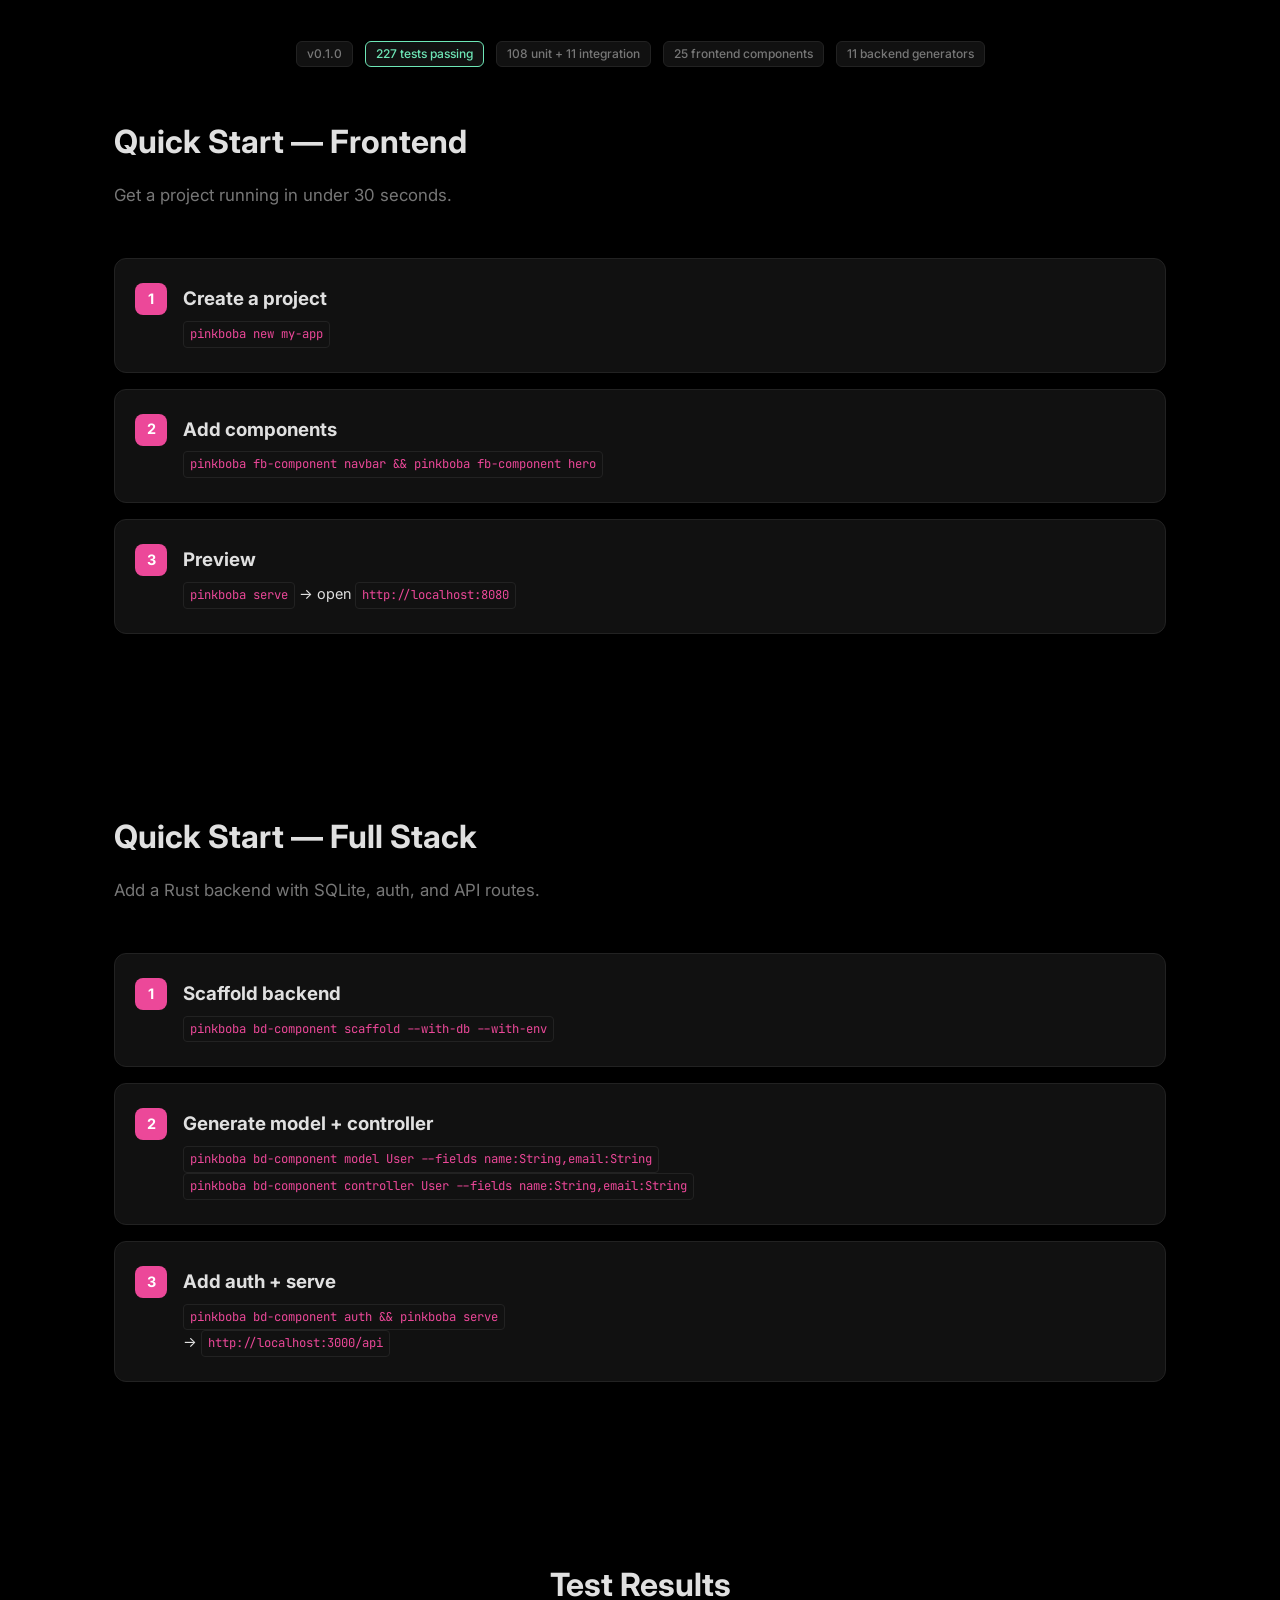
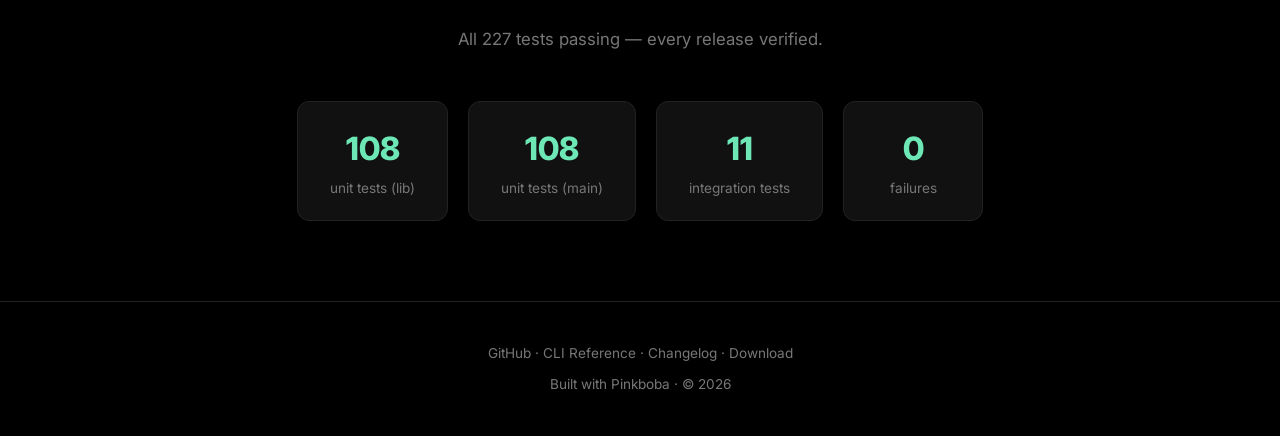
==== commit 33862cf3: "feat: add changelog page with bug fixes, features, test results, and updates" ====
--- a/index.html
+++ b/index.html
@@ -21,6 +21,7 @@
         <a href="docs/components.html">Components</a>
         <a href="docs/backend.html">Backend</a>
         <a href="docs/templates.html">Templates</a>
+        <a href="docs/changelog.html">Changelog</a>
         <a href="download/" class="btn-nav">Download</a>
       </div>
     </div>
@@ -158,7 +159,7 @@
 
   <footer>
     <div class="container">
-      <p><a href="https://github.com/zulsyam23-dot/pinkboba">GitHub</a> &middot; <a href="docs/cli.html">CLI Reference</a> &middot; <a href="download/">Download</a></p>
+      <p><a href="https://github.com/zulsyam23-dot/pinkboba">GitHub</a> &middot; <a href="docs/cli.html">CLI Reference</a> &middot; <a href="docs/changelog.html">Changelog</a> &middot; <a href="download/">Download</a></p>
       <p style="margin-top:8px">Built with Pinkboba &middot; &copy; 2026</p>
     </div>
   </footer>
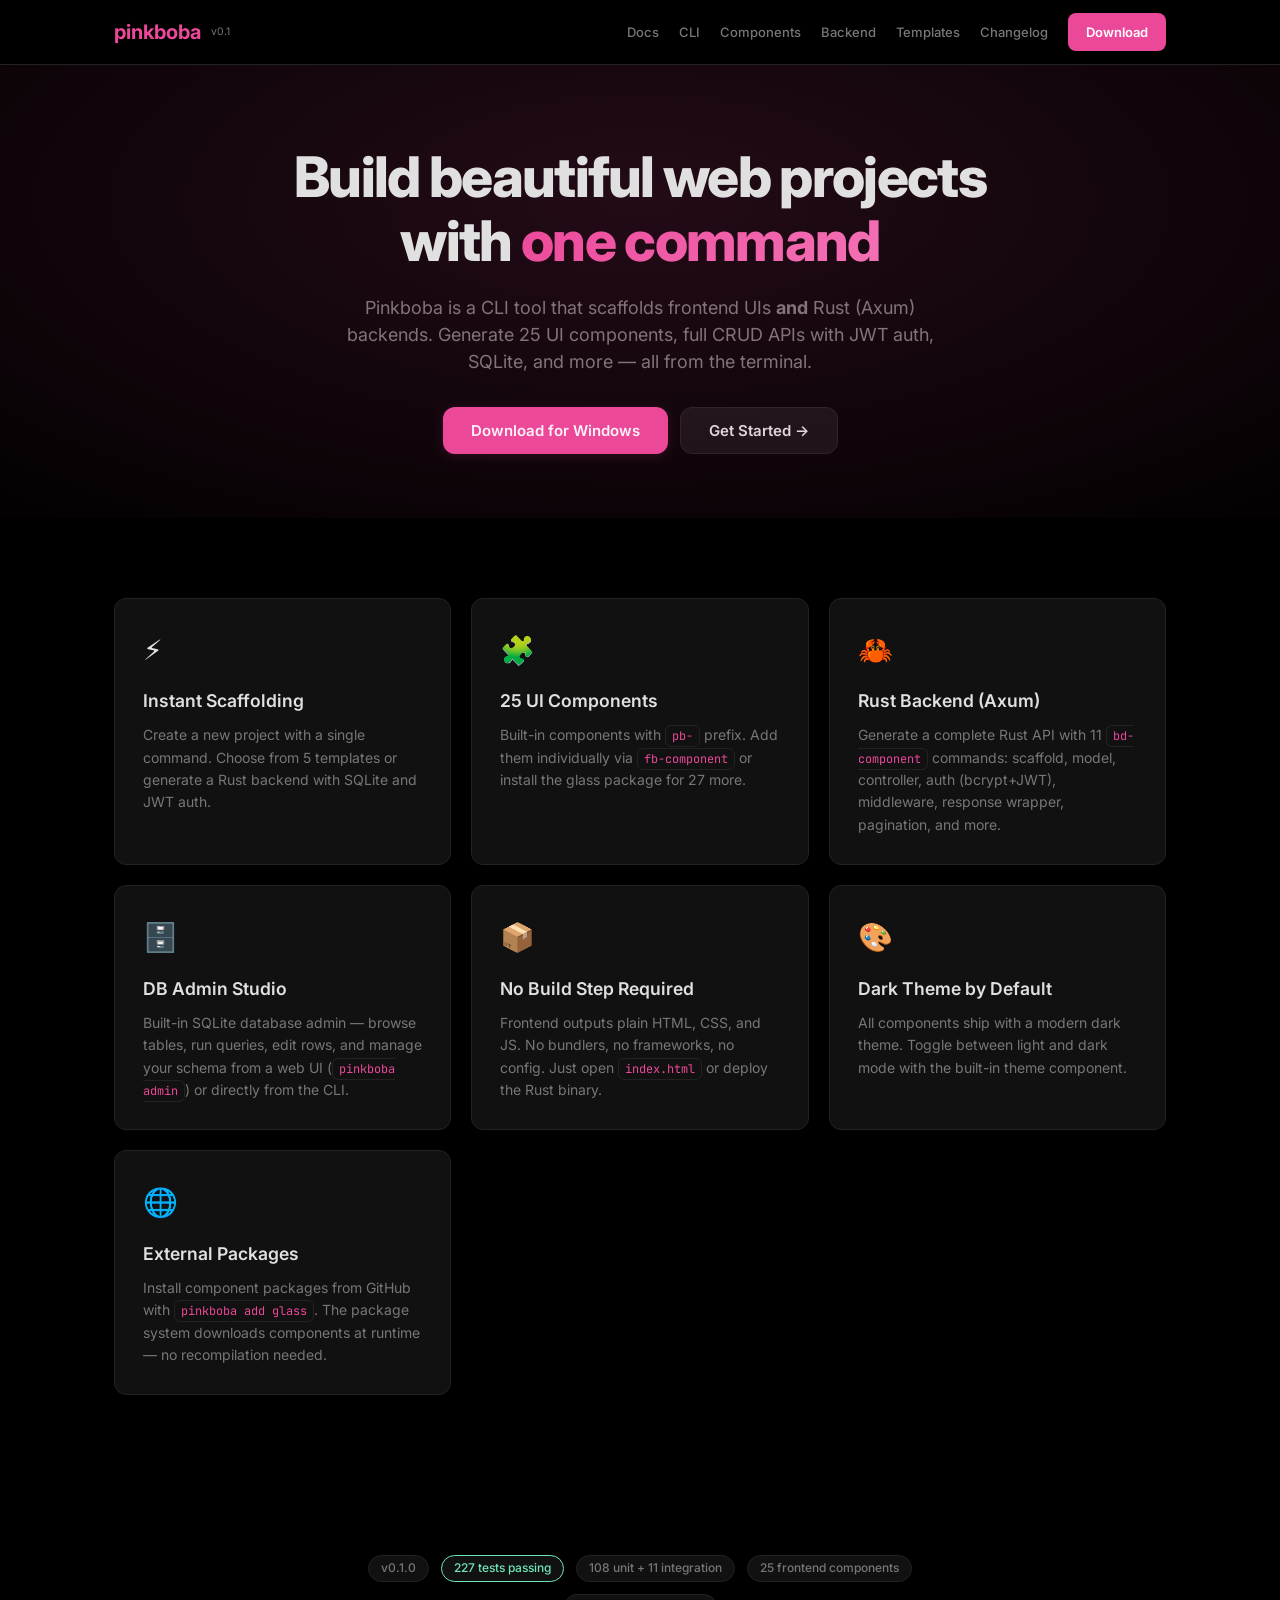
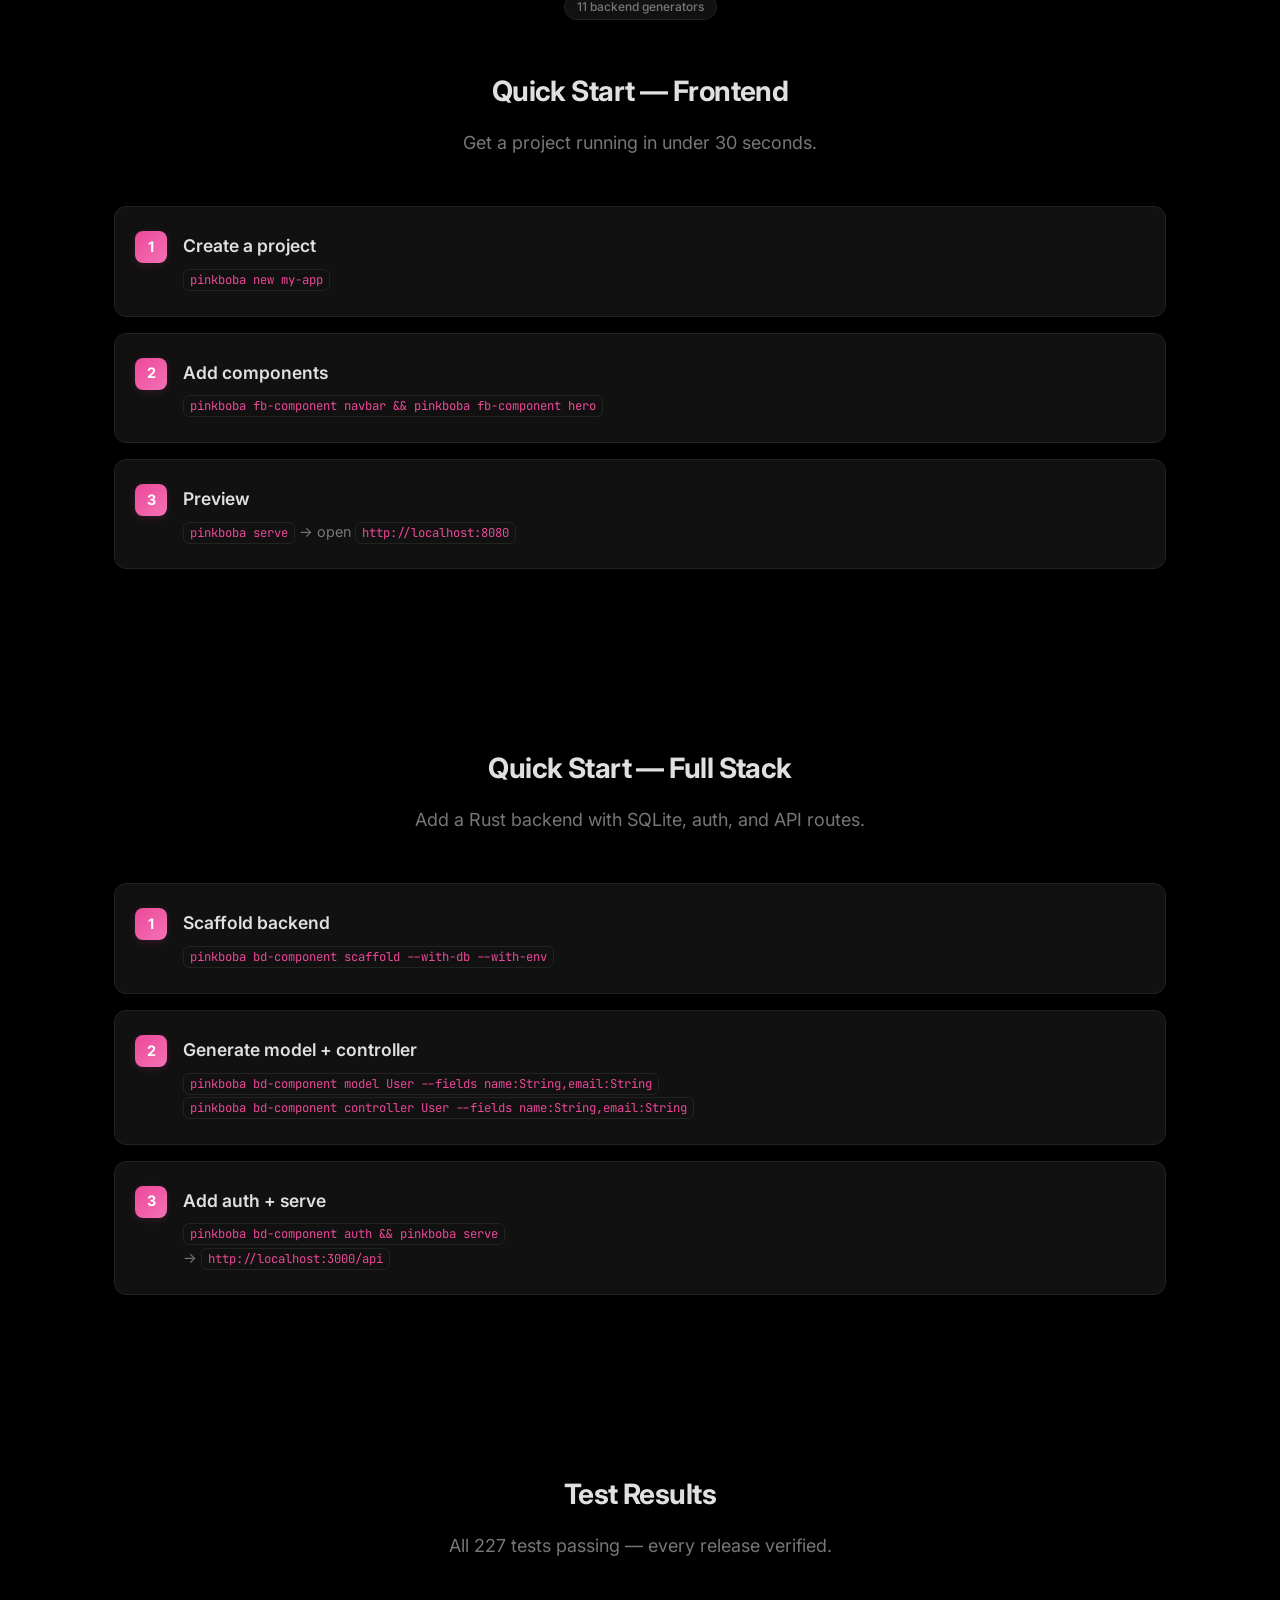
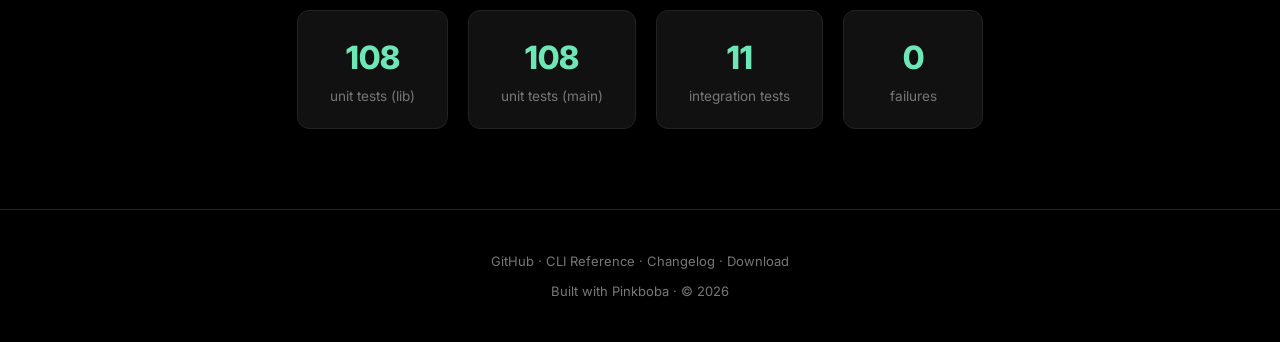
==== commit 8349f0ee: "feat: hamburger mobile nav + fix copy button scroll issue on mobile" ====
--- a/index.html
+++ b/index.html
@@ -24,6 +24,7 @@
         <a href="docs/changelog.html">Changelog</a>
         <a href="download/" class="btn-nav">Download</a>
       </div>
+      <button class="nav-toggle" aria-label="Toggle navigation">&#9776;</button>
     </div>
   </nav>
 
--- a/css/style.css
+++ b/css/style.css
@@ -1,63 +1,211 @@
+/* ═══════════════════════════════════════════
+   Pinkboba Docs — Design System v0.1
+   ═══════════════════════════════════════════ */
+
+/* ─── Design Tokens ─── */
 :root {
+  /* Colors */
   --pg-bg: #000000;
+  --pg-bg-secondary: #070707;
   --pg-surface: #111111;
   --pg-surface-hover: #1a1a1a;
+  --pg-surface-active: #222222;
   --pg-border: #222222;
+  --pg-border-light: #2a2a2a;
   --pg-text: #e0e0e0;
+  --pg-text-secondary: #c0c0c0;
   --pg-text-muted: #777777;
+  --pg-text-dim: #555555;
+
   --pg-primary: #ec4899;
   --pg-primary-dark: #be185d;
+  --pg-primary-light: #f9a8d4;
+  --pg-primary-glow: rgba(236, 72, 153, 0.15);
   --pg-accent: #f472b6;
+  --pg-accent-glow: rgba(244, 114, 182, 0.12);
+
   --pg-success: #6ee7b7;
+  --pg-success-bg: rgba(110, 231, 183, 0.08);
   --pg-warning: #fbbf24;
+  --pg-warning-bg: rgba(251, 191, 36, 0.08);
+  --pg-error: #f87171;
+  --pg-error-bg: rgba(248, 113, 113, 0.08);
+  --pg-info: #60a5fa;
+  --pg-info-bg: rgba(96, 165, 250, 0.08);
+
+  /* Typography */
+  --pg-font: 'Inter', -apple-system, BlinkMacSystemFont, 'Segoe UI', system-ui, sans-serif;
+  --pg-mono: 'JetBrains Mono', 'Fira Code', 'Cascadia Code', 'SF Mono', Consolas, monospace;
+  --pg-font-size-xs: 0.75rem;
+  --pg-font-size-sm: 0.8125rem;
+  --pg-font-size-base: 0.9375rem;
+  --pg-font-size-lg: 1.125rem;
+  --pg-font-size-xl: 1.375rem;
+  --pg-font-size-2xl: 1.75rem;
+  --pg-font-size-3xl: 2.5rem;
+  --pg-font-size-4xl: 3.5rem;
+  --pg-font-weight-normal: 400;
+  --pg-font-weight-medium: 500;
+  --pg-font-weight-semibold: 600;
+  --pg-font-weight-bold: 700;
+  --pg-font-weight-extrabold: 800;
+  --pg-line-height-tight: 1.15;
+  --pg-line-height-normal: 1.5;
+  --pg-line-height-relaxed: 1.7;
+  --pg-letter-spacing-tight: -0.03em;
+  --pg-letter-spacing-wide: 0.05em;
+
+  /* Spacing */
+  --pg-space-1: 4px;
+  --pg-space-2: 8px;
+  --pg-space-3: 12px;
+  --pg-space-4: 16px;
+  --pg-space-5: 20px;
+  --pg-space-6: 24px;
+  --pg-space-8: 32px;
+  --pg-space-10: 40px;
+  --pg-space-12: 48px;
+  --pg-space-16: 64px;
+  --pg-space-20: 80px;
+  --pg-space-24: 96px;
+
+  /* Layout */
+  --pg-container: 1100px;
+  --pg-container-narrow: 720px;
+
+  /* Border Radius */
+  --pg-radius-sm: 6px;
+  --pg-radius-md: 8px;
   --pg-radius: 12px;
-  --pg-font: 'Inter', -apple-system, BlinkMacSystemFont, 'Segoe UI', system-ui, sans-serif;
-  --pg-mono: 'JetBrains Mono', 'Fira Code', 'Cascadia Code', monospace;
-}
-
-* {
+  --pg-radius-lg: 16px;
+  --pg-radius-xl: 20px;
+  --pg-radius-full: 9999px;
+
+  /* Shadows */
+  --pg-shadow-sm: 0 1px 2px rgba(0,0,0,0.3);
+  --pg-shadow: 0 2px 8px rgba(0,0,0,0.3);
+  --pg-shadow-md: 0 4px 16px rgba(0,0,0,0.4);
+  --pg-shadow-lg: 0 8px 32px rgba(0,0,0,0.5);
+  --pg-shadow-glow: 0 0 20px var(--pg-primary-glow);
+
+  /* Transitions */
+  --pg-transition-fast: 0.15s ease;
+  --pg-transition: 0.2s ease;
+  --pg-transition-slow: 0.35s cubic-bezier(0.4, 0, 0.2, 1);
+
+  /* Z-index layers */
+  --pg-z-base: 1;
+  --pg-z-dropdown: 50;
+  --pg-z-sticky: 100;
+  --pg-z-overlay: 200;
+  --pg-z-modal: 300;
+  --pg-z-toast: 400;
+}
+
+/* ─── Reset ─── */
+*, *::before, *::after {
   margin: 0;
   padding: 0;
   box-sizing: border-box;
 }
 
+/* ─── Base ─── */
 html {
   scroll-behavior: smooth;
+  -webkit-text-size-adjust: 100%;
+  text-size-adjust: 100%;
 }
 
 body {
   font-family: var(--pg-font);
+  font-size: var(--pg-font-size-base);
+  font-weight: var(--pg-font-weight-normal);
+  line-height: var(--pg-line-height-relaxed);
+  color: var(--pg-text);
   background: var(--pg-bg);
-  color: var(--pg-text);
-  line-height: 1.7;
   min-height: 100vh;
-}
-
+  -webkit-font-smoothing: antialiased;
+  -moz-osx-font-smoothing: grayscale;
+  text-rendering: optimizeLegibility;
+  overflow-x: hidden;
+}
+
+/* ─── Selection ─── */
 ::selection {
   background: var(--pg-primary);
   color: #fff;
 }
-
+::-moz-selection {
+  background: var(--pg-primary);
+  color: #fff;
+}
+
+/* ─── Scrollbar ─── */
+::-webkit-scrollbar { width: 8px; height: 8px; }
+::-webkit-scrollbar-track { background: var(--pg-bg); }
+::-webkit-scrollbar-thumb {
+  background: var(--pg-border);
+  border-radius: var(--pg-radius-full);
+  border: 2px solid var(--pg-bg);
+}
+::-webkit-scrollbar-thumb:hover { background: var(--pg-text-muted); }
+@supports (scrollbar-color: auto) {
+  * { scrollbar-color: var(--pg-border) var(--pg-bg); scrollbar-width: thin; }
+}
+
+/* ─── Focus ─── */
+:focus-visible {
+  outline: 2px solid var(--pg-primary);
+  outline-offset: 2px;
+  border-radius: var(--pg-radius-sm);
+}
+:focus:not(:focus-visible) { outline: none; }
+
+/* ─── Links ─── */
 a {
   color: var(--pg-primary);
   text-decoration: none;
-  transition: color 0.2s;
+  transition: color var(--pg-transition);
 }
 a:hover { color: var(--pg-accent); }
-
+a:focus-visible { outline-offset: 2px; }
+
+.content a:not(.btn):not(.btn-nav):not(.docs-nav a) {
+  text-decoration: underline;
+  text-decoration-color: var(--pg-primary-glow);
+  text-underline-offset: 2px;
+  transition: text-decoration-color var(--pg-transition);
+}
+.content a:not(.btn):not(.btn-nav):not(.docs-nav a):hover {
+  text-decoration-color: var(--pg-primary);
+}
+
+/* ─── Container ─── */
 .container {
-  max-width: 1100px;
+  max-width: var(--pg-container);
   margin: 0 auto;
-  padding: 0 24px;
-}
-
-/* ─── Navbar ─── */
+  padding: 0 var(--pg-space-6);
+  width: 100%;
+}
+.container-narrow { max-width: var(--pg-container-narrow); }
+
+/* ─── ─── ─── ─── ─── ─── ───
+   Navigation
+   ─── ─── ─── ─── ─── ─── ─── */
+
 nav {
   position: sticky;
   top: 0;
-  z-index: 100;
-  background: var(--pg-bg);
+  z-index: var(--pg-z-sticky);
+  background: rgba(0, 0, 0, 0.85);
+  backdrop-filter: blur(16px);
+  -webkit-backdrop-filter: blur(16px);
   border-bottom: 1px solid var(--pg-border);
+  transition: border-color var(--pg-transition), background var(--pg-transition);
+}
+nav.scrolled {
+  border-bottom-color: var(--pg-primary);
+  background: rgba(0, 0, 0, 0.92);
 }
 nav .container {
   display: flex;
@@ -65,90 +213,172 @@
   justify-content: space-between;
   height: 64px;
 }
+
 nav .logo {
-  font-weight: 700;
+  font-weight: var(--pg-font-weight-bold);
   font-size: 1.25rem;
   color: var(--pg-text);
   display: flex;
   align-items: center;
-  gap: 8px;
-}
+  gap: var(--pg-space-2);
+  text-decoration: none;
+  flex-shrink: 0;
+}
+nav .logo:hover { color: var(--pg-text); }
 nav .logo span { color: var(--pg-primary); }
 nav .logo small {
   font-size: 0.65rem;
-  font-weight: 400;
-  color: var(--pg-text-muted);
-  margin-left: 4px;
-}
+  font-weight: var(--pg-font-weight-normal);
+  color: var(--pg-text-muted);
+  margin-left: 2px;
+}
+
 nav .nav-links {
   display: flex;
-  gap: 24px;
+  gap: var(--pg-space-5);
   align-items: center;
 }
 nav .nav-links a {
   color: var(--pg-text-muted);
-  font-size: 0.875rem;
-  font-weight: 500;
-  transition: color 0.2s;
+  font-size: var(--pg-font-size-sm);
+  font-weight: var(--pg-font-weight-medium);
+  transition: color var(--pg-transition);
+  text-decoration: none;
+  position: relative;
+  padding: var(--pg-space-1) 0;
+}
+nav .nav-links a::after {
+  content: '';
+  position: absolute;
+  bottom: -2px;
+  left: 0;
+  width: 0;
+  height: 2px;
+  background: var(--pg-primary);
+  transition: width var(--pg-transition-slow);
+  border-radius: var(--pg-radius-full);
 }
 nav .nav-links a:hover { color: var(--pg-text); }
+nav .nav-links a:hover::after { width: 100%; }
+nav .nav-links .btn-nav::after { display: none; }
+
 nav .nav-links .btn-nav {
   background: var(--pg-primary);
   color: #fff;
-  padding: 8px 18px;
-  border-radius: 8px;
-  font-weight: 600;
+  padding: var(--pg-space-2) 18px;
+  border-radius: var(--pg-radius-md);
+  font-weight: var(--pg-font-weight-semibold);
   font-size: 0.8125rem;
+  transition: background var(--pg-transition), transform var(--pg-transition), box-shadow var(--pg-transition);
 }
 nav .nav-links .btn-nav:hover {
   background: var(--pg-accent);
   color: #fff;
-}
-
-/* ─── Hero ─── */
+  transform: translateY(-1px);
+  box-shadow: var(--pg-shadow-glow);
+}
+
+/* Hamburger */
+.nav-toggle {
+  display: none;
+  background: none;
+  border: none;
+  color: var(--pg-text);
+  font-size: 1.5rem;
+  cursor: pointer;
+  padding: var(--pg-space-2);
+  border-radius: var(--pg-radius-sm);
+  transition: color var(--pg-transition), background var(--pg-transition);
+}
+.nav-toggle:hover { color: var(--pg-primary); background: var(--pg-surface); }
+
+/* ─── ─── ─── ─── ─── ─── ───
+   Hero
+   ─── ─── ─── ─── ─── ─── ─── */
+
 .hero {
-  padding: 120px 0 80px;
+  padding: var(--pg-space-20) 0 var(--pg-space-16);
   text-align: center;
   position: relative;
-}
+  overflow: hidden;
+}
+.hero::before {
+  content: '';
+  position: absolute;
+  top: -50%;
+  left: -50%;
+  width: 200%;
+  height: 200%;
+  background: radial-gradient(ellipse at 50% 40%, var(--pg-primary-glow) 0%, transparent 60%);
+  pointer-events: none;
+  animation: heroGlow 8s ease-in-out infinite alternate;
+}
+@keyframes heroGlow {
+  0% { transform: translate(0, 0) scale(1); }
+  100% { transform: translate(2%, -2%) scale(1.05); }
+}
+
 .hero h1 {
-  font-size: 3.5rem;
-  font-weight: 800;
-  letter-spacing: -0.03em;
-  line-height: 1.15;
-}
-.hero h1 .highlight { color: var(--pg-primary); }
+  font-size: var(--pg-font-size-4xl);
+  font-weight: var(--pg-font-weight-extrabold);
+  letter-spacing: var(--pg-letter-spacing-tight);
+  line-height: var(--pg-line-height-tight);
+  position: relative;
+}
+.hero h1 .highlight {
+  background: linear-gradient(135deg, var(--pg-primary), var(--pg-accent));
+  -webkit-background-clip: text;
+  -webkit-text-fill-color: transparent;
+  background-clip: text;
+}
 .hero p {
-  font-size: 1.15rem;
+  font-size: var(--pg-font-size-lg);
   color: var(--pg-text-muted);
   max-width: 600px;
-  margin: 20px auto 36px;
+  margin: var(--pg-space-5) auto var(--pg-space-8);
+  line-height: var(--pg-line-height-normal);
 }
 .hero .buttons {
   display: flex;
-  gap: 12px;
+  gap: var(--pg-space-3);
   justify-content: center;
-}
+  flex-wrap: wrap;
+}
+
+/* ─── ─── ─── ─── ─── ─── ───
+   Buttons
+   ─── ─── ─── ─── ─── ─── ─── */
+
 .btn {
   display: inline-flex;
   align-items: center;
-  gap: 8px;
-  padding: 12px 28px;
-  border-radius: 10px;
-  font-weight: 600;
-  font-size: 0.9375rem;
-  transition: all 0.2s;
+  justify-content: center;
+  gap: var(--pg-space-2);
+  padding: var(--pg-space-3) 28px;
+  border-radius: var(--pg-radius);
+  font-weight: var(--pg-font-weight-semibold);
+  font-size: var(--pg-font-size-base);
+  transition: all var(--pg-transition);
   border: none;
   cursor: pointer;
-}
+  text-decoration: none;
+  line-height: 1.4;
+  white-space: nowrap;
+}
+.btn:active { transform: scale(0.97); }
+
 .btn-primary {
   background: var(--pg-primary);
   color: #fff;
+  box-shadow: 0 2px 12px var(--pg-primary-glow);
 }
 .btn-primary:hover {
   background: var(--pg-accent);
   color: #fff;
-}
+  box-shadow: 0 4px 20px var(--pg-accent-glow);
+  transform: translateY(-2px);
+}
+
 .btn-ghost {
   background: var(--pg-surface);
   color: var(--pg-text);
@@ -157,58 +387,101 @@
 .btn-ghost:hover {
   background: var(--pg-surface-hover);
   color: var(--pg-text);
-}
-
-/* ─── Glass Cards ─── */
+  border-color: var(--pg-primary);
+  transform: translateY(-2px);
+}
+
+.btn-sm {
+  padding: var(--pg-space-2) var(--pg-space-4);
+  font-size: var(--pg-font-size-sm);
+  border-radius: var(--pg-radius-md);
+}
+.btn-lg {
+  padding: var(--pg-space-4) 36px;
+  font-size: var(--pg-font-size-lg);
+  border-radius: var(--pg-radius-lg);
+}
+
+/* ─── ─── ─── ─── ─── ─── ───
+   Glass Cards
+   ─── ─── ─── ─── ─── ─── ─── */
+
 .glass {
   background: var(--pg-surface);
   border: 1px solid var(--pg-border);
   border-radius: var(--pg-radius);
-  transition: border-color 0.25s, background 0.25s, transform 0.25s;
+  transition: border-color var(--pg-transition-slow), background var(--pg-transition-slow), transform var(--pg-transition-slow), box-shadow var(--pg-transition-slow);
 }
 .glass:hover {
   border-color: var(--pg-primary);
   background: var(--pg-surface-hover);
   transform: translateY(-2px);
-}
-
-/* ─── Section ─── */
+  box-shadow: 0 4px 20px rgba(0,0,0,0.3);
+}
+
+.glass-static {
+  background: var(--pg-surface);
+  border: 1px solid var(--pg-border);
+  border-radius: var(--pg-radius);
+}
+
+/* ─── ─── ─── ─── ─── ─── ───
+   Sections
+   ─── ─── ─── ─── ─── ─── ─── */
+
 .section {
-  padding: 80px 0;
+  padding: var(--pg-space-20) 0;
+}
+.section-alt {
+  background: var(--pg-bg-secondary);
 }
 .section-title {
-  font-size: 2rem;
-  font-weight: 700;
-  margin-bottom: 12px;
+  font-size: var(--pg-font-size-2xl);
+  font-weight: var(--pg-font-weight-bold);
+  margin-bottom: var(--pg-space-3);
+  letter-spacing: -0.02em;
 }
 .section-sub {
   color: var(--pg-text-muted);
-  margin-bottom: 48px;
-  font-size: 1.05rem;
-}
-
-/* ─── Features Grid ─── */
+  margin-bottom: var(--pg-space-12);
+  font-size: var(--pg-font-size-lg);
+  max-width: 600px;
+}
+
+.section-title, .section-sub {
+  text-align: center;
+  margin-left: auto;
+  margin-right: auto;
+}
+
+/* ─── ─── ─── ─── ─── ─── ───
+   Features Grid
+   ─── ─── ─── ─── ─── ─── ─── */
+
 .features {
   display: grid;
   grid-template-columns: repeat(auto-fit, minmax(280px, 1fr));
-  gap: 20px;
+  gap: var(--pg-space-5);
 }
 .feature-card {
-  padding: 28px;
-  transition: border-color 0.2s, background 0.2s;
+  padding: var(--pg-space-7, 28px);
+  transition: border-color var(--pg-transition), background var(--pg-transition), transform var(--pg-transition), box-shadow var(--pg-transition);
 }
 .feature-card:hover {
   border-color: var(--pg-primary);
   background: var(--pg-surface-hover);
+  transform: translateY(-3px);
+  box-shadow: 0 8px 24px rgba(0,0,0,0.3);
 }
 .feature-card .icon {
   font-size: 1.75rem;
-  margin-bottom: 12px;
+  margin-bottom: var(--pg-space-3);
+  display: block;
 }
 .feature-card h3 {
   font-size: 1.1rem;
-  font-weight: 600;
-  margin-bottom: 8px;
+  font-weight: var(--pg-font-weight-semibold);
+  margin-bottom: var(--pg-space-2);
 }
 .feature-card p {
   font-size: 0.875rem;
@@ -216,53 +489,87 @@
   line-height: 1.6;
 }
 
-/* ─── Code Blocks ─── */
+/* ─── ─── ─── ─── ─── ─── ───
+   Code Blocks
+   ─── ─── ─── ─── ─── ─── ─── */
+
 pre {
   position: relative;
   background: var(--pg-surface);
   border: 1px solid var(--pg-border);
   border-radius: var(--pg-radius);
-  padding: 20px;
+  padding: var(--pg-space-5);
   overflow-x: auto;
   font-family: var(--pg-mono);
-  font-size: 0.85rem;
+  font-size: var(--pg-font-size-sm);
   line-height: 1.6;
-  margin: 16px 0;
-}
+  margin: var(--pg-space-4) 0;
+  -webkit-overflow-scrolling: touch;
+}
+pre code {
+  font-size: var(--pg-font-size-sm);
+  background: none !important;
+  border: none !important;
+  padding: 0 !important;
+  color: inherit !important;
+  font-size: inherit !important;
+}
+
 code {
   font-family: var(--pg-mono);
   font-size: 0.85em;
 }
-pre code {
-  font-size: 0.85rem;
-}
+
+:not(pre) > code {
+  background: var(--pg-surface);
+  color: var(--pg-primary);
+  padding: 2px 6px;
+  border-radius: var(--pg-radius-sm);
+  border: 1px solid var(--pg-border);
+  font-size: 0.85em;
+  word-break: break-word;
+}
+
+.code-wrapper {
+  position: relative;
+}
+.code-wrapper pre {
+  margin-bottom: 0;
+}
+
 .copy-btn {
   position: absolute;
   top: 10px;
   right: 10px;
   background: var(--pg-surface);
   border: 1px solid var(--pg-border);
-  border-radius: 6px;
+  border-radius: var(--pg-radius-sm);
   color: var(--pg-text-muted);
   padding: 4px 10px;
   font-size: 0.75rem;
   cursor: pointer;
-  transition: all 0.2s;
+  transition: all var(--pg-transition);
   font-family: var(--pg-font);
-}
+  opacity: 0;
+  z-index: 2;
+}
+.code-wrapper:hover .copy-btn { opacity: 1; }
+.copy-btn:focus-visible { opacity: 1; }
 .copy-btn:hover {
   color: var(--pg-text);
   background: var(--pg-surface-hover);
+  border-color: var(--pg-text-muted);
 }
 .copy-btn.copied {
   color: var(--pg-success);
   border-color: var(--pg-success);
 }
+
 .code-header {
   display: flex;
   justify-content: space-between;
   align-items: center;
-  padding: 8px 16px;
+  padding: var(--pg-space-2) var(--pg-space-4);
   background: var(--pg-surface);
   border-radius: var(--pg-radius) var(--pg-radius) 0 0;
   border: 1px solid var(--pg-border);
@@ -270,31 +577,36 @@
   font-size: 0.8rem;
   color: var(--pg-text-muted);
 }
-.code-header + pre {
+.code-header span {
+  font-weight: var(--pg-font-weight-medium);
+  font-family: var(--pg-mono);
+}
+.code-header + .code-wrapper pre {
   margin-top: 0;
   border-top-left-radius: 0;
   border-top-right-radius: 0;
 }
 
-/* ─── Inline Code ─── */
-:not(pre) > code {
-  background: var(--pg-surface);
-  color: var(--pg-primary);
-  padding: 2px 6px;
-  border-radius: 4px;
-  border: 1px solid var(--pg-border);
-  font-size: 0.85em;
-}
-
-/* ─── Commands Table ─── */
+/* ─── ─── ─── ─── ─── ─── ───
+   Tables
+   ─── ─── ─── ─── ─── ─── ─── */
+
 .table-wrap {
   overflow-x: auto;
-  margin: 16px 0;
-}
+  margin: var(--pg-space-4) 0;
+  -webkit-overflow-scrolling: touch;
+  border-radius: var(--pg-radius);
+  border: 1px solid var(--pg-border);
+}
+.table-wrap table { border: none; margin: 0; }
+
 table {
   width: 100%;
   border-collapse: collapse;
   font-size: 0.9rem;
+  border: 1px solid var(--pg-border);
+  border-radius: var(--pg-radius);
+  overflow: hidden;
 }
 th, td {
   text-align: left;
@@ -302,68 +614,42 @@
   border-bottom: 1px solid var(--pg-border);
   vertical-align: top;
 }
-code {
-  display: inline-block;
-  max-width: 100%;
-  word-break: break-all;
-}
 th {
   color: var(--pg-text-muted);
-  font-weight: 600;
-  font-size: 0.8rem;
+  font-weight: var(--pg-font-weight-semibold);
+  font-size: var(--pg-font-size-xs);
   text-transform: uppercase;
-  letter-spacing: 0.05em;
-}
+  letter-spacing: var(--pg-letter-spacing-wide);
+  background: var(--pg-surface);
+}
+tr:last-child td { border-bottom: none; }
 tr:hover td { background: var(--pg-surface); }
 
-@media (max-width: 480px) {
-  table, thead, tbody, th, td, tr {
-    display: block;
-  }
-  thead tr {
-    position: absolute;
-    top: -9999px;
-    left: -9999px;
-  }
-  tr { margin: 0 0 1rem 0; }
-  td {
-    border: none;
-    border-bottom: 1px solid var(--pg-border);
-    position: relative;
-    padding-left: 50%;
-    text-align: left;
-  }
-  td::before {
-    position: absolute;
-    top: 6px;
-    left: 6px;
-    width: 45%;
-    padding-right: 10px;
-    white-space: nowrap;
-    content: attr(data-label);
-    font-weight: 600;
-    color: var(--pg-text-muted);
-    font-size: 0.8rem;
-  }
-}
-
-/* ─── Components Grid ─── */
+/* ─── ─── ─── ─── ─── ─── ───
+   Components Grid
+   ─── ─── ─── ─── ─── ─── ─── */
+
 .comp-grid {
   display: grid;
   grid-template-columns: repeat(auto-fill, minmax(160px, 1fr));
-  gap: 12px;
+  gap: var(--pg-space-3);
 }
 .comp-item {
-  padding: 16px;
+  padding: var(--pg-space-4);
   text-align: center;
   font-size: 0.875rem;
-  transition: border-color 0.2s, background 0.2s;
-  border-radius: 8px;
+  transition: all var(--pg-transition-slow);
+  border-radius: var(--pg-radius-md);
+  border: 1px solid var(--pg-border);
+  background: var(--pg-surface);
 }
 .comp-item:hover {
   border-color: var(--pg-primary);
-  background: var(--pg-surface);
-}
+  background: var(--pg-surface-hover);
+  transform: translateY(-3px);
+  box-shadow: 0 4px 16px rgba(0,0,0,0.3);
+}
+.comp-item strong { display: block; font-weight: var(--pg-font-weight-semibold); }
 .comp-item .tag {
   font-size: 0.7rem;
   color: var(--pg-text-muted);
@@ -371,81 +657,166 @@
   display: block;
 }
 
-/* ─── Footer ─── */
+/* ─── ─── ─── ─── ─── ─── ───
+   Footer
+   ─── ─── ─── ─── ─── ─── ─── */
+
 footer {
   border-top: 1px solid var(--pg-border);
-  padding: 40px 0;
+  padding: var(--pg-space-10) 0;
   text-align: center;
   color: var(--pg-text-muted);
-  font-size: 0.85rem;
-}
-footer a { color: var(--pg-text-muted); }
+  font-size: var(--pg-font-size-sm);
+}
+footer a { color: var(--pg-text-muted); transition: color var(--pg-transition); }
 footer a:hover { color: var(--pg-primary); }
 
-/* ─── Page Header ─── */
+/* ─── ─── ─── ─── ─── ─── ───
+   Page Header
+   ─── ─── ─── ─── ─── ─── ─── */
+
 .page-header {
-  padding: 80px 0 40px;
+  padding: var(--pg-space-16) 0 var(--pg-space-10);
+  position: relative;
+}
+.page-header::after {
+  content: '';
+  position: absolute;
+  bottom: 0;
+  left: 50%;
+  transform: translateX(-50%);
+  width: 60px;
+  height: 3px;
+  background: linear-gradient(90deg, var(--pg-primary), var(--pg-accent));
+  border-radius: var(--pg-radius-full);
 }
 .page-header h1 {
-  font-size: 2.5rem;
-  font-weight: 800;
+  font-size: var(--pg-font-size-3xl);
+  font-weight: var(--pg-font-weight-extrabold);
   color: var(--pg-primary);
+  letter-spacing: var(--pg-letter-spacing-tight);
+  line-height: var(--pg-line-height-tight);
 }
 .page-header p {
   color: var(--pg-text-muted);
-  margin-top: 8px;
-  font-size: 1.05rem;
-}
-
-/* ─── Content ─── */
+  margin-top: var(--pg-space-2);
+  font-size: var(--pg-font-size-lg);
+  max-width: 600px;
+}
+
+/* ─── ─── ─── ─── ─── ─── ───
+   Content
+   ─── ─── ─── ─── ─── ─── ─── */
+
+.content {
+  max-width: var(--pg-container);
+}
 .content h2 {
-  font-size: 1.5rem;
-  font-weight: 700;
-  margin: 40px 0 12px;
+  font-size: var(--pg-font-size-2xl);
+  font-weight: var(--pg-font-weight-bold);
+  margin: var(--pg-space-10) 0 var(--pg-space-3);
   color: var(--pg-primary);
-}
+  letter-spacing: -0.02em;
+  line-height: var(--pg-line-height-tight);
+}
+.content h2:first-child { margin-top: 0; }
 .content h3 {
   font-size: 1.15rem;
-  font-weight: 600;
-  margin: 28px 0 10px;
+  font-weight: var(--pg-font-weight-semibold);
+  margin: var(--pg-space-7, 28px) 0 var(--pg-space-2);
+  color: var(--pg-text);
+}
+.content h4 {
+  font-size: 1rem;
+  font-weight: var(--pg-font-weight-semibold);
+  margin: var(--pg-space-5) 0 var(--pg-space-2);
+  color: var(--pg-text-secondary);
 }
 .content p {
-  margin: 12px 0;
-  color: #c0c0c0;
+  margin: var(--pg-space-3) 0;
+  color: var(--pg-text-secondary);
+  line-height: var(--pg-line-height-relaxed);
 }
 .content ul, .content ol {
-  margin: 12px 0;
-  padding-left: 24px;
-  color: #c0c0c0;
-}
-.content li { margin: 6px 0; }
+  margin: var(--pg-space-3) 0;
+  padding-left: var(--pg-space-6);
+  color: var(--pg-text-secondary);
+}
+.content li { margin: var(--pg-space-1) 0; line-height: 1.6; }
+.content li > ul, .content li > ol { margin: var(--pg-space-1) 0; }
+
+.content hr {
+  border: none;
+  border-top: 1px solid var(--pg-border);
+  margin: var(--pg-space-10) 0;
+}
+
+.content blockquote {
+  border-left: 3px solid var(--pg-primary);
+  background: var(--pg-surface);
+  padding: var(--pg-space-4) var(--pg-space-5);
+  margin: var(--pg-space-4) 0;
+  border-radius: 0 var(--pg-radius-sm) var(--pg-radius-sm) 0;
+  color: var(--pg-text-muted);
+  font-style: italic;
+}
+
+.content img {
+  max-width: 100%;
+  height: auto;
+  border-radius: var(--pg-radius);
+  border: 1px solid var(--pg-border);
+  margin: var(--pg-space-4) 0;
+}
+.content kbd {
+  display: inline-block;
+  padding: 2px 6px;
+  font-family: var(--pg-mono);
+  font-size: 0.8em;
+  background: var(--pg-surface);
+  border: 1px solid var(--pg-border);
+  border-radius: var(--pg-radius-sm);
+  box-shadow: 0 1px 0 var(--pg-border);
+  color: var(--pg-text);
+}
+
+/* Note / Callout */
 .content .note {
   background: var(--pg-surface);
   border-left: 3px solid var(--pg-primary);
-  border-radius: 0 8px 8px 0;
-  padding: 16px 20px;
-  margin: 20px 0;
+  border-radius: 0 var(--pg-radius-md) var(--pg-radius-md) 0;
+  padding: var(--pg-space-4) var(--pg-space-5);
+  margin: var(--pg-space-5) 0;
   font-size: 0.9rem;
-  color: #a0a0a0;
+  color: var(--pg-text-muted);
 }
 .content .note strong { color: var(--pg-text); }
-
-/* ─── Step Cards ─── */
-.steps {
-  counter-reset: step;
-}
+.content .note.success { border-left-color: var(--pg-success); background: var(--pg-success-bg); }
+.content .note.warning { border-left-color: var(--pg-warning); background: var(--pg-warning-bg); }
+.content .note.error { border-left-color: var(--pg-error); background: var(--pg-error-bg); }
+.content .note.info { border-left-color: var(--pg-info); background: var(--pg-info-bg); }
+
+/* ─── ─── ─── ─── ─── ─── ───
+   Step Cards
+   ─── ─── ─── ─── ─── ─── ─── */
+
+.steps { counter-reset: step; }
 .step {
   counter-increment: step;
-  padding: 24px;
-  margin: 16px 0;
+  padding: var(--pg-space-6);
+  margin: var(--pg-space-4) 0;
   position: relative;
   padding-left: 68px;
-  transition: border-color 0.25s, background 0.25s, transform 0.25s;
+  transition: all var(--pg-transition-slow);
+  background: var(--pg-surface);
+  border: 1px solid var(--pg-border);
+  border-radius: var(--pg-radius);
 }
 .step:hover {
   border-color: var(--pg-primary);
   background: var(--pg-surface-hover);
-  transform: translateX(3px);
+  transform: translateX(4px);
+  box-shadow: 0 2px 12px rgba(0,0,0,0.2);
 }
 .step::before {
   content: counter(step);
@@ -454,99 +825,356 @@
   top: 24px;
   width: 32px;
   height: 32px;
-  background: var(--pg-primary);
-  border-radius: 8px;
+  background: linear-gradient(135deg, var(--pg-primary), var(--pg-accent));
+  border-radius: var(--pg-radius-md);
   display: flex;
   align-items: center;
   justify-content: center;
-  font-weight: 700;
+  font-weight: var(--pg-font-weight-bold);
   font-size: 0.9rem;
   color: #fff;
-}
-.step h3 {
-  margin: 0 0 6px;
-}
-.step p {
-  margin: 0;
-  font-size: 0.9rem;
-}
-
-/* ─── Badge ─── */
+  box-shadow: 0 2px 8px var(--pg-primary-glow);
+}
+.step h3 { margin: 0 0 6px; font-weight: var(--pg-font-weight-semibold); }
+.step p { margin: 0; font-size: 0.9rem; color: var(--pg-text-muted); }
+.step pre { margin: var(--pg-space-3) 0 0; }
+
+/* ─── ─── ─── ─── ─── ─── ───
+   Badge / Tag
+   ─── ─── ─── ─── ─── ─── ─── */
+
 .badge {
+  display: inline-flex;
+  align-items: center;
+  background: var(--pg-surface);
+  border: 1px solid var(--pg-border);
+  border-radius: var(--pg-radius-full);
+  padding: 2px 12px;
+  font-size: 0.75rem;
+  font-weight: var(--pg-font-weight-medium);
+  color: var(--pg-text-muted);
+  gap: var(--pg-space-1);
+}
+.badge-primary {
+  background: var(--pg-primary-glow);
+  border-color: var(--pg-primary);
+  color: var(--pg-primary);
+}
+.badge-success {
+  background: var(--pg-success-bg);
+  border-color: var(--pg-success);
+  color: var(--pg-success);
+}
+.badge-warning {
+  background: var(--pg-warning-bg);
+  border-color: var(--pg-warning);
+  color: var(--pg-warning);
+}
+.badge-error {
+  background: var(--pg-error-bg);
+  border-color: var(--pg-error);
+  color: var(--pg-error);
+}
+
+.tag {
   display: inline-block;
   background: var(--pg-surface);
   border: 1px solid var(--pg-border);
-  border-radius: 6px;
-  padding: 2px 10px;
-  font-size: 0.75rem;
-  font-weight: 500;
-  color: var(--pg-text-muted);
-}
-
-/* ─── Tabs ─── */
+  border-radius: var(--pg-radius-sm);
+  padding: 2px 8px;
+  font-size: 0.7rem;
+  font-weight: var(--pg-font-weight-medium);
+  color: var(--pg-text-muted);
+}
+
+/* ─── ─── ─── ─── ─── ─── ───
+   Docs Navigation (tabs)
+   ─── ─── ─── ─── ─── ─── ─── */
+
 .docs-nav {
   display: flex;
-  gap: 4px;
+  gap: var(--pg-space-1);
   flex-wrap: wrap;
-  margin-bottom: 40px;
-  padding: 6px;
+  margin-bottom: var(--pg-space-10);
+  padding: var(--pg-space-1);
   background: var(--pg-surface);
   border-radius: var(--pg-radius);
   border: 1px solid var(--pg-border);
 }
 .docs-nav a {
-  padding: 8px 18px;
-  border-radius: 8px;
-  font-size: 0.875rem;
-  font-weight: 500;
-  color: var(--pg-text-muted);
-  transition: all 0.2s;
+  padding: var(--pg-space-2) 18px;
+  border-radius: var(--pg-radius-md);
+  font-size: var(--pg-font-size-sm);
+  font-weight: var(--pg-font-weight-medium);
+  color: var(--pg-text-muted);
+  transition: all var(--pg-transition);
+  text-decoration: none;
 }
 .docs-nav a:hover { color: var(--pg-text); background: var(--pg-surface-hover); }
 .docs-nav a.active {
-  background: var(--pg-primary);
+  background: linear-gradient(135deg, var(--pg-primary), var(--pg-accent));
   color: #fff;
-}
-
-/* ─── Animations ─── */
+  font-weight: var(--pg-font-weight-semibold);
+}
+
+/* ─── ─── ─── ─── ─── ─── ───
+   Animations
+   ─── ─── ─── ─── ─── ─── ─── */
+
 @keyframes fadeInUp {
-  from { opacity: 0; transform: translateY(16px); }
+  from { opacity: 0; transform: translateY(20px); }
   to { opacity: 1; transform: translateY(0); }
 }
+@keyframes fadeIn {
+  from { opacity: 0; }
+  to { opacity: 1; }
+}
+@keyframes slideInRight {
+  from { opacity: 0; transform: translateX(-10px); }
+  to { opacity: 1; transform: translateX(0); }
+}
+@keyframes pulse {
+  0%, 100% { opacity: 1; }
+  50% { opacity: 0.7; }
+}
 
 .fade-in {
+  opacity: 0;
+  transform: translateY(20px);
+  transition: opacity 0.6s cubic-bezier(0.4, 0, 0.2, 1),
+              transform 0.6s cubic-bezier(0.4, 0, 0.2, 1);
+}
+.fade-in.visible {
+  opacity: 1;
+  transform: translateY(0);
+}
+
+/* Stagger children */
+.stagger-children > * {
   opacity: 0;
   transform: translateY(16px);
   transition: opacity 0.5s ease, transform 0.5s ease;
 }
-.fade-in.visible {
-  opacity: 1;
-  transform: translateY(0);
-}
-
-/* ─── Scroll Progress ─── */
+.stagger-children.visible > *:nth-child(1) { transition-delay: 0s; }
+.stagger-children.visible > *:nth-child(2) { transition-delay: 0.05s; }
+.stagger-children.visible > *:nth-child(3) { transition-delay: 0.1s; }
+.stagger-children.visible > *:nth-child(4) { transition-delay: 0.15s; }
+.stagger-children.visible > *:nth-child(5) { transition-delay: 0.2s; }
+.stagger-children.visible > *:nth-child(6) { transition-delay: 0.25s; }
+.stagger-children.visible > * { opacity: 1; transform: translateY(0); }
+
+/* ─── ─── ─── ─── ─── ─── ───
+   Scroll Progress
+   ─── ─── ─── ─── ─── ─── ─── */
+
 .scroll-progress {
   position: fixed;
   top: 0;
   left: 0;
   height: 2px;
-  background: var(--pg-primary);
-  z-index: 200;
+  background: linear-gradient(90deg, var(--pg-primary), var(--pg-accent));
+  z-index: var(--pg-z-overlay);
   transition: width 0.05s linear;
-}
-
-/* ─── Navbar scroll state ─── */
-nav.scrolled {
-  border-bottom-color: var(--pg-primary);
-}
-
-/* ─── Responsive ─── */
-@media (max-width: 768px) {
-  .hero h1 { font-size: 2.2rem; }
-  nav .nav-links { gap: 12px; }
+  box-shadow: 0 0 8px var(--pg-primary-glow);
+}
+
+/* ─── ─── ─── ─── ─── ─── ───
+   Utility
+   ─── ─── ─── ─── ─── ─── ─── */
+
+.text-center { text-align: center; }
+.text-muted { color: var(--pg-text-muted); }
+.text-primary { color: var(--pg-primary); }
+.text-success { color: var(--pg-success); }
+.text-warning { color: var(--pg-warning); }
+.text-error { color: var(--pg-error); }
+
+.mt-0 { margin-top: 0; }
+.mt-2 { margin-top: var(--pg-space-2); }
+.mt-4 { margin-top: var(--pg-space-4); }
+.mt-6 { margin-top: var(--pg-space-6); }
+.mt-8 { margin-top: var(--pg-space-8); }
+.mb-0 { margin-bottom: 0; }
+.mb-4 { margin-bottom: var(--pg-space-4); }
+.mb-6 { margin-bottom: var(--pg-space-6); }
+.mb-8 { margin-bottom: var(--pg-space-8); }
+
+.flex { display: flex; }
+.flex-wrap { flex-wrap: wrap; }
+.flex-center { align-items: center; justify-content: center; }
+.gap-2 { gap: var(--pg-space-2); }
+.gap-3 { gap: var(--pg-space-3); }
+.gap-4 { gap: var(--pg-space-4); }
+.gap-6 { gap: var(--pg-space-6); }
+
+/* ─── ─── ─── ─── ─── ─── ───
+   Shimmer / Skeleton
+   ─── ─── ─── ─── ─── ─── ─── */
+
+@keyframes shimmer {
+  0% { background-position: -200% 0; }
+  100% { background-position: 200% 0; }
+}
+.skeleton {
+  background: linear-gradient(90deg, var(--pg-surface) 25%, var(--pg-surface-hover) 50%, var(--pg-surface) 75%);
+  background-size: 200% 100%;
+  animation: shimmer 1.5s ease-in-out infinite;
+  border-radius: var(--pg-radius-sm);
+}
+
+/* ─── ─── ─── ─── ─── ─── ───
+   Print
+   ─── ─── ─── ─── ─── ─── ─── */
+
+@media print {
+  nav, footer, .docs-nav, .copy-btn, .scroll-progress { display: none !important; }
+  body { background: #fff; color: #000; }
+  .content a { color: #000; text-decoration: underline; }
+  pre, code { background: #f5f5f5 !important; border-color: #ddd !important; color: #000 !important; }
+  .glass, .note, .step { background: #fafafa !important; border-color: #ddd !important; }
+  .page-header::after { display: none; }
+  .page-header h1 { color: #000; }
+  .content h2 { color: #000; }
+  pre { break-inside: avoid; }
+  .step { break-inside: avoid; }
+}
+
+/* ─── ─── ─── ─── ─── ─── ───
+   Reduced Motion
+   ─── ─── ─── ─── ─── ─── ─── */
+
+@media (prefers-reduced-motion: reduce) {
+  *, *::before, *::after {
+    animation-duration: 0.01ms !important;
+    animation-iteration-count: 1 !important;
+    transition-duration: 0.01ms !important;
+  }
+  html { scroll-behavior: auto; }
+  .fade-in { opacity: 1; transform: none; }
+  .hero::before { animation: none; }
+}
+
+/* ─── ─── ─── ─── ─── ─── ───
+   Responsive — Tablet
+   ─── ─── ─── ─── ─── ─── ─── */
+
+@media (max-width: 900px) {
+  :root { --pg-container: 100%; }
+  .hero h1 { font-size: var(--pg-font-size-3xl); }
+  .page-header h1 { font-size: var(--pg-font-size-2xl); }
+  .section-title { font-size: var(--pg-font-size-xl); }
+  .features { grid-template-columns: repeat(auto-fit, minmax(240px, 1fr)); }
+
+  nav .nav-links { gap: var(--pg-space-3); }
   nav .nav-links a { font-size: 0.8rem; }
-  .page-header h1 { font-size: 1.8rem; }
-  .section-title { font-size: 1.6rem; }
+
+  .content h2 { font-size: var(--pg-font-size-xl); }
+  .content h3 { font-size: 1.05rem; }
+
+  .comp-grid { grid-template-columns: repeat(auto-fill, minmax(140px, 1fr)); }
+}
+
+/* ─── ─── ─── ─── ─── ─── ───
+   Responsive — Mobile
+   ─── ─── ─── ─── ─── ─── ─── */
+
+@media (max-width: 640px) {
+  .hero {
+    padding: var(--pg-space-12) 0 var(--pg-space-10);
+  }
+  .hero h1 { font-size: var(--pg-font-size-2xl); }
+  .hero p { font-size: var(--pg-font-size-base); }
+
+  .page-header { padding: var(--pg-space-10) 0 var(--pg-space-6); }
+  .page-header h1 { font-size: var(--pg-font-size-xl); }
+  .page-header p { font-size: var(--pg-font-size-base); }
+
+  .section { padding: var(--pg-space-12) 0; }
+  .section-title { font-size: var(--pg-font-size-lg); }
+  .section-sub { font-size: var(--pg-font-size-base); margin-bottom: var(--pg-space-8); }
+
+  nav .container { height: 56px; }
+
+  /* Mobile nav */
+  .nav-toggle { display: block; }
+  nav .nav-links {
+    display: none;
+    position: absolute;
+    top: 100%;
+    left: 0;
+    right: 0;
+    flex-direction: column;
+    background: rgba(0,0,0,0.95);
+    backdrop-filter: blur(16px);
+    border-bottom: 1px solid var(--pg-border);
+    padding: var(--pg-space-4);
+    gap: var(--pg-space-1);
+  }
+  nav .nav-links.open { display: flex; }
+  nav .nav-links a {
+    padding: var(--pg-space-3) var(--pg-space-4);
+    border-radius: var(--pg-radius-md);
+    width: 100%;
+  }
+  nav .nav-links a::after { display: none; }
+  nav .nav-links a:hover { background: var(--pg-surface); }
+  nav .nav-links .btn-nav { text-align: center; }
+
   .features { grid-template-columns: 1fr; }
-  .comp-grid { grid-template-columns: repeat(auto-fill, minmax(130px, 1fr)); }
-}
+  .comp-grid { grid-template-columns: repeat(auto-fill, minmax(120px, 1fr)); }
+  .docs-nav a { font-size: 0.8rem; padding: var(--pg-space-2) 12px; }
+
+  .btn { padding: var(--pg-space-2) var(--pg-space-5); font-size: var(--pg-font-size-sm); }
+
+  /* Mobile tables → cards */
+  table, thead, tbody, th, td, tr { display: block; }
+  thead tr {
+    position: absolute;
+    top: -9999px;
+    left: -9999px;
+  }
+  tr { margin: 0 0 1rem 0; border: 1px solid var(--pg-border); border-radius: var(--pg-radius-md); overflow: hidden; }
+  td {
+    border: none;
+    border-bottom: 1px solid var(--pg-border);
+    position: relative;
+    padding-left: 50%;
+    text-align: left;
+    min-height: 44px;
+  }
+  td:last-child { border-bottom: none; }
+  td::before {
+    position: absolute;
+    top: 12px;
+    left: 12px;
+    width: 45%;
+    padding-right: 10px;
+    white-space: nowrap;
+    content: attr(data-label);
+    font-weight: var(--pg-font-weight-semibold);
+    color: var(--pg-text-muted);
+    font-size: var(--pg-font-size-xs);
+    text-transform: uppercase;
+    letter-spacing: var(--pg-letter-spacing-wide);
+  }
+  .table-wrap { border: none; }
+
+  .content { padding: 0; }
+  .content h2 { font-size: var(--pg-font-size-lg); }
+  .step { padding: var(--pg-space-4); padding-left: 56px; }
+  .step::before { left: 14px; top: 16px; width: 28px; height: 28px; font-size: 0.8rem; }
+
+  footer { padding: var(--pg-space-6) 0; font-size: 0.8rem; }
+}
+
+/* ─── ─── ─── ─── ─── ─── ───
+   Responsive — Tiny
+   ─── ─── ─── ─── ─── ─── ─── */
+
+@media (max-width: 400px) {
+  .hero h1 { font-size: 1.6rem; }
+  .hero .buttons { flex-direction: column; align-items: stretch; }
+  .hero .buttons .btn { justify-content: center; }
+  .comp-grid { grid-template-columns: repeat(2, 1fr); }
+  .docs-nav a { font-size: 0.75rem; padding: var(--pg-space-1) 10px; }
+}
